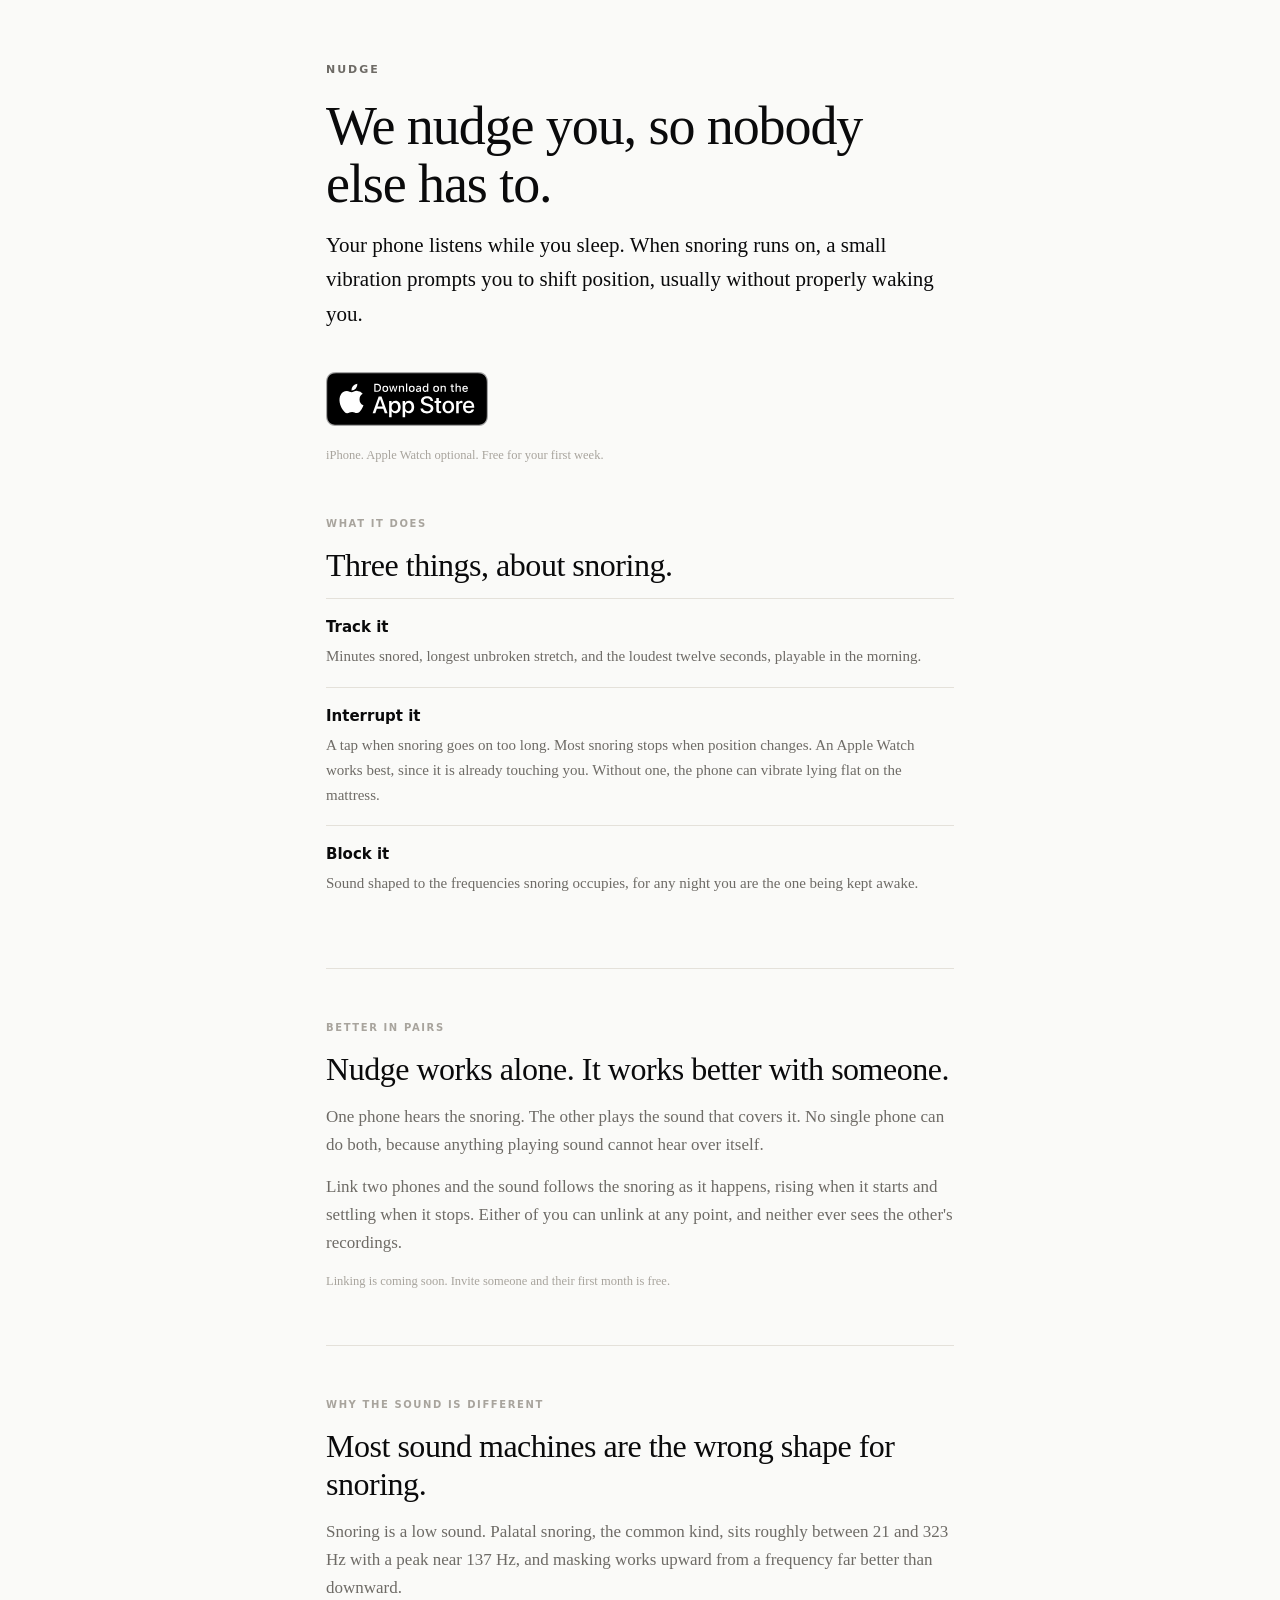
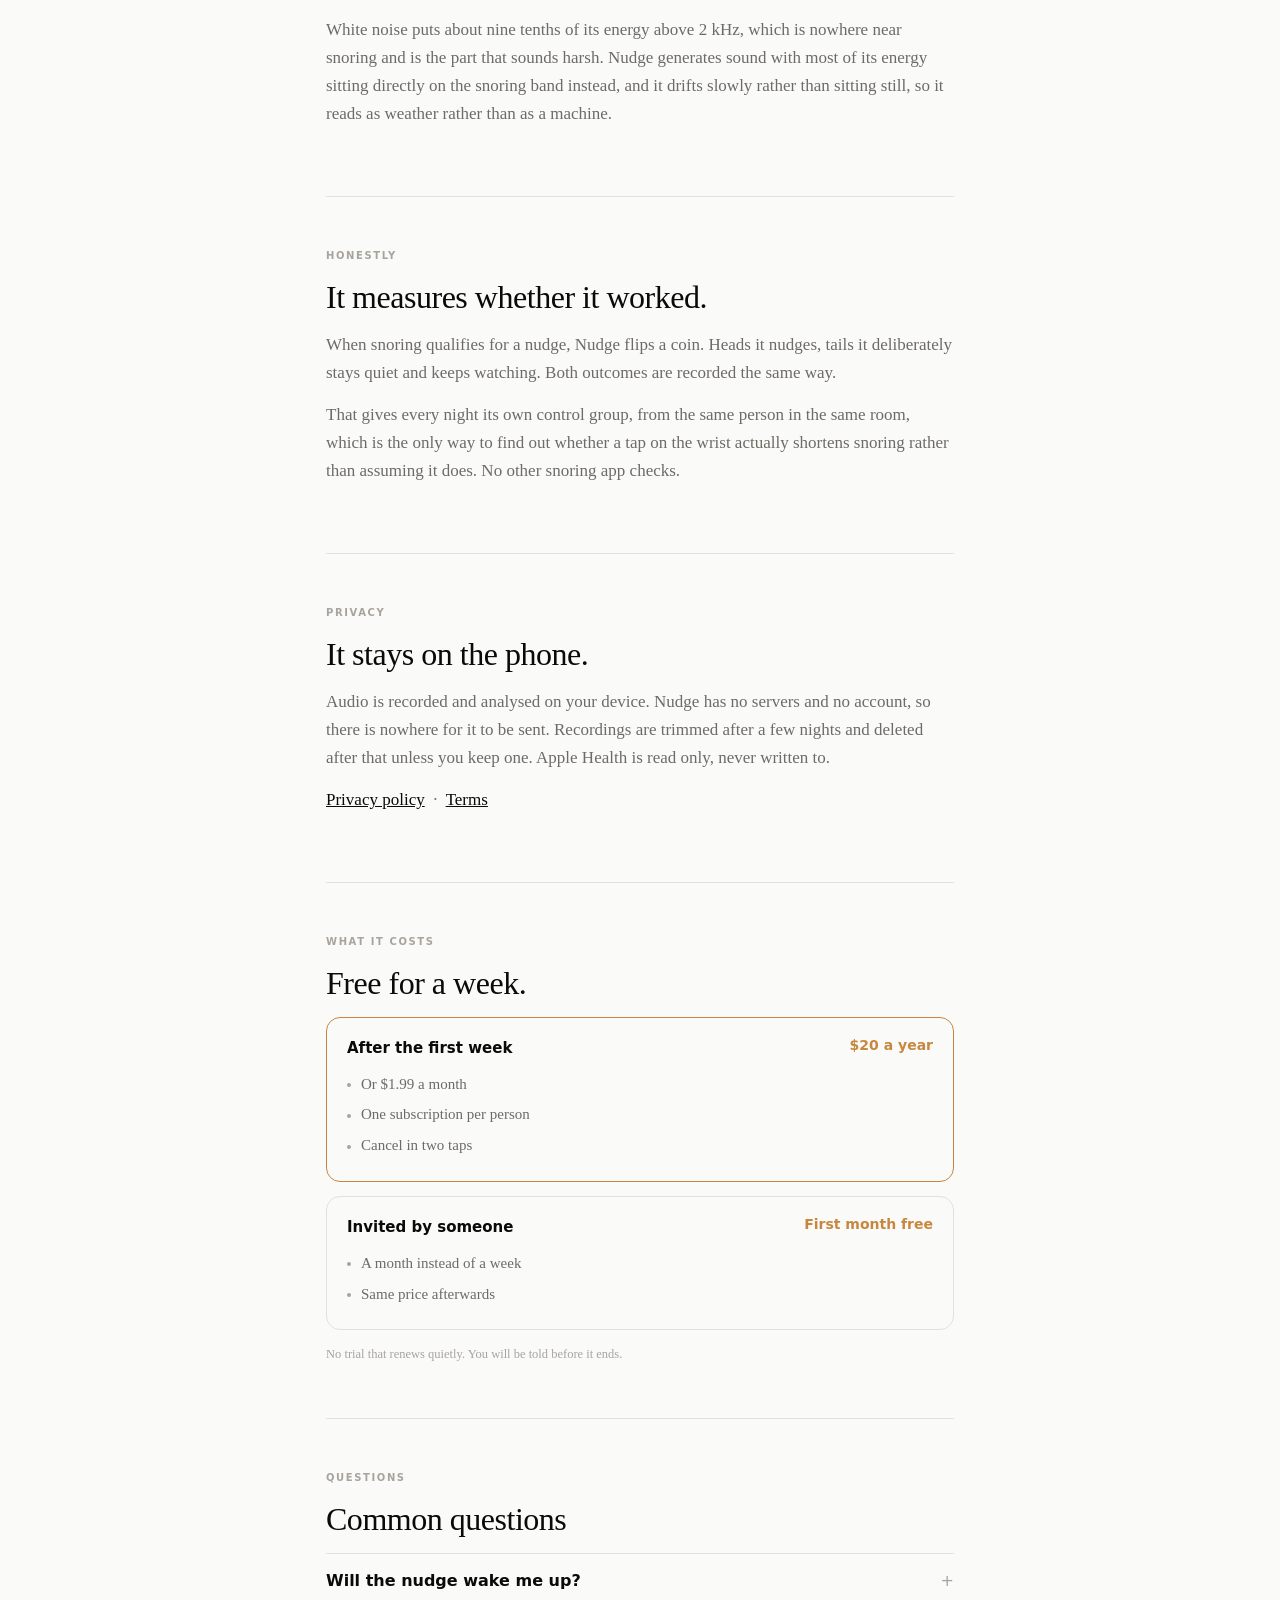
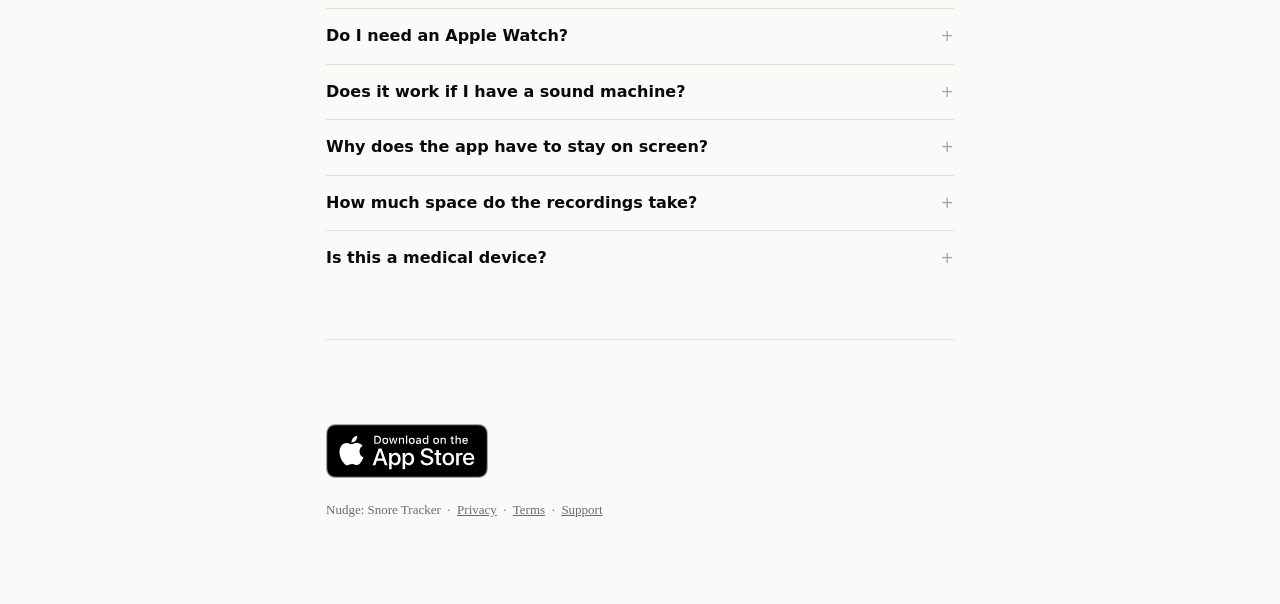
==== index.html @ 285831fd "Nudge marketing site: landing page, privacy policy, terms" ====
<!doctype html>
<html lang="en">
<head>
<meta charset="utf-8">
<meta name="viewport" content="width=device-width,initial-scale=1">

<title>Nudge: Snore Tracker — find out if you snore, and stop it</title>
<meta name="description" content="Nudge records your snoring, tells you how many minutes it lasted, and taps your wrist when it runs on so you shift position. Masking sound tuned to snoring frequencies for whoever it keeps awake. Nothing leaves your phone.">

<link rel="canonical" href="https://onceuponafofana.github.io/nudge/">
<meta property="og:title" content="Nudge: Snore Tracker">
<meta property="og:description" content="Find out if you snore, how long for, and stop it without waking up.">
<meta property="og:type" content="website">
<meta property="og:url" content="https://onceuponafofana.github.io/nudge/">
<meta name="theme-color" content="#FAFAF8" media="(prefers-color-scheme: light)">
<meta name="theme-color" content="#000000" media="(prefers-color-scheme: dark)">
<link rel="stylesheet" href="style.css">

<!-- Structured data: gets the price, platform and rating slot into search results. -->
<script type="application/ld+json">
{
  "@context": "https://schema.org",
  "@type": "SoftwareApplication",
  "name": "Nudge: Snore Tracker",
  "operatingSystem": "iOS, watchOS",
  "applicationCategory": "HealthApplication",
  "description": "Records snoring, reports how long it lasted, and taps your wrist when it runs on. Includes masking sound shaped to the frequencies snoring occupies.",
  "offers": {
    "@type": "Offer",
    "price": "20.00",
    "priceCurrency": "USD",
    "description": "Free for the first week, then $20 a year or $1.99 a month"
  }
}
</script>
</head>
<body>

<div class="wrap">

<header>
  <div class="brand">Nudge</div>
  <h1>We nudge you, so&nbsp;nobody else has to.</h1>
  <p class="lead">Your phone listens while you sleep. When snoring runs on, a small vibration prompts you to shift position, usually without properly waking you.</p>
  <a class="badge" href="https://apps.apple.com/app/id6801367643">
    <picture>
      <source srcset="assets/app-store-badge-white.svg" media="(prefers-color-scheme: dark)">
      <img src="assets/app-store-badge-black.svg" alt="Download on the App Store" width="162" height="54">
    </picture>
  </a>
  <small>iPhone. Apple Watch optional. Free for your first week.</small>
</header>

<section>
  <div class="eyebrow">What it does</div>
  <h2>Three things, about snoring.</h2>

  <div class="thing">
    <h3>Track it</h3>
    <p>Minutes snored, longest unbroken stretch, and the loudest twelve seconds, playable in the morning.</p>
  </div>
  <div class="thing">
    <h3>Interrupt it</h3>
    <p>A tap when snoring goes on too long. Most snoring stops when position changes. An Apple Watch works best, since it is already touching you. Without one, the phone can vibrate lying flat on the mattress.</p>
  </div>
  <div class="thing">
    <h3>Block it</h3>
    <p>Sound shaped to the frequencies snoring occupies, for any night you are the one being kept awake.</p>
  </div>
</section>

<section>
  <div class="eyebrow">Better in pairs</div>
  <h2>Nudge works alone. It works better with someone.</h2>
  <p>One phone hears the snoring. The other plays the sound that covers it. No single phone can do both, because anything playing sound cannot hear over itself.</p>
  <p>Link two phones and the sound follows the snoring as it happens, rising when it starts and settling when it stops. Either of you can unlink at any point, and neither ever sees the other's recordings.</p>
  <small>Linking is coming soon. Invite someone and their first month is free.</small>
</section>

<section>
  <div class="eyebrow">Why the sound is different</div>
  <h2>Most sound machines are the wrong shape for snoring.</h2>
  <p>Snoring is a low sound. Palatal snoring, the common kind, sits roughly between 21 and 323 Hz with a peak near 137 Hz, and masking works upward from a frequency far better than downward.</p>
  <p>White noise puts about nine tenths of its energy above 2 kHz, which is nowhere near snoring and is the part that sounds harsh. Nudge generates sound with most of its energy sitting directly on the snoring band instead, and it drifts slowly rather than sitting still, so it reads as weather rather than as a machine.</p>
</section>

<section>
  <div class="eyebrow">Honestly</div>
  <h2>It measures whether it worked.</h2>
  <p>When snoring qualifies for a nudge, Nudge flips a coin. Heads it nudges, tails it deliberately stays quiet and keeps watching. Both outcomes are recorded the same way.</p>
  <p>That gives every night its own control group, from the same person in the same room, which is the only way to find out whether a tap on the wrist actually shortens snoring rather than assuming it does. No other snoring app checks.</p>
</section>

<section>
  <div class="eyebrow">Privacy</div>
  <h2>It stays on the phone.</h2>
  <p>Audio is recorded and analysed on your device. Nudge has no servers and no account, so there is nowhere for it to be sent. Recordings are trimmed after a few nights and deleted after that unless you keep one. Apple Health is read only, never written to.</p>
  <p><a href="privacy.html">Privacy policy</a> &nbsp;·&nbsp; <a href="terms.html">Terms</a></p>
</section>

<section>
  <div class="eyebrow">What it costs</div>
  <h2>Free for a week.</h2>

  <div class="price hi">
    <span class="amt">$20 a year</span>
    <h3>After the first week</h3>
    <ul>
      <li>Or $1.99 a month</li>
      <li>One subscription per person</li>
      <li>Cancel in two taps</li>
    </ul>
  </div>
  <div class="price">
    <span class="amt">First month free</span>
    <h3>Invited by someone</h3>
    <ul>
      <li>A month instead of a week</li>
      <li>Same price afterwards</li>
    </ul>
  </div>
  <small>No trial that renews quietly. You will be told before it ends.</small>
</section>

<section>
  <div class="eyebrow">Questions</div>
  <h2>Common questions</h2>

  <details>
    <summary>Will the nudge wake me up?</summary>
    <p>Usually not, and that is the design. The threshold for noticing something rises while you are asleep, so a tap can be strong enough to make you shift position while staying below the level that wakes you.</p>
    <p>This is how clinical positional therapy works. In a randomised trial of 101 people, a vibrating position trainer cut apnea events from 18 an hour to 10, and at twelve months it performed as well as a dental appliance. Nudge starts at the smallest tap it has and only steps up if a smaller one is not landing.</p>
  </details>

  <details>
    <summary>Do I need an Apple Watch?</summary>
    <p>Only for the nudge itself. Without one, Nudge still records the night, measures how long you snored, tracks your trends and tells you which of your own habits make it worse. The phone can also vibrate, lying flat on the mattress so it is felt rather than heard.</p>
  </details>

  <details>
    <summary>Does it work if I have a sound machine?</summary>
    <p>Yes. Nudge uses Apple's sound recogniser rather than loudness alone, so a fan or a sound machine is not mistaken for snoring.</p>
  </details>

  <details>
    <summary>Why does the app have to stay on screen?</summary>
    <p>iPhone stops apps using the microphone once they are not in the foreground. Nudge keeps the screen awake and fades it to near black, which costs very little on an OLED display, and the phone should be charging anyway.</p>
  </details>

  <details>
    <summary>How much space do the recordings take?</summary>
    <p>Audio is about 15 MB an hour. Nights are kept whole for two days, then trimmed to just the snoring, then deleted after a few days unless you pin one. Reports and trends are kilobytes and are kept indefinitely.</p>
  </details>

  <details>
    <summary>Is this a medical device?</summary>
    <p>No. Nudge records what happens and does not diagnose anything. Loud snoring with gasping, choking or pauses in breathing can be sleep apnea, and only a sleep study can tell you. If any of that sounds familiar it is worth raising with a doctor.</p>
  </details>
</section>

<footer>
  <p><a class="badge" href="https://apps.apple.com/app/id6801367643">
    <picture>
      <source srcset="assets/app-store-badge-white.svg" media="(prefers-color-scheme: dark)">
      <img src="assets/app-store-badge-black.svg" alt="Download on the App Store" width="162" height="54">
    </picture>
  </a></p>
  <p>Nudge: Snore Tracker &nbsp;·&nbsp; <a href="privacy.html">Privacy</a> &nbsp;·&nbsp; <a href="terms.html">Terms</a> &nbsp;·&nbsp; <a href="mailto:onceuponafofana@gmail.com">Support</a></p>
</footer>

</div>
</body>
</html>
---- style.css ----
/* Same palette as the app, so the site and the product read as one thing. */
:root{--paper:#FAFAF8;--ink:#0A0A0B;--mute:#6E6B66;--faint:#A8A49D;--rule:#E4E1DA;--fill:#EFEDE7;--ember:#C8873F}
@media(prefers-color-scheme:dark){:root{--paper:#000;--ink:#EDEBE5;--mute:#8B877F;--faint:#55534E;--rule:#1C1C1F;--fill:#131316}}
*{box-sizing:border-box;margin:0;padding:0}
html{-webkit-text-size-adjust:100%}
body{background:var(--paper);color:var(--ink);
  font:400 17px/1.65 ui-serif,Georgia,"Times New Roman",serif;
  -webkit-font-smoothing:antialiased}
.wrap{max-width:680px;margin:0 auto;padding:0 26px}
header{padding:64px 0 0}
.brand{font:600 11px/1 ui-sans-serif,system-ui;letter-spacing:.18em;text-transform:uppercase;color:var(--mute)}
h1{font-weight:200;font-size:clamp(34px,7vw,54px);line-height:1.08;letter-spacing:-.02em;margin:22px 0 0}
h2{font-weight:300;font-size:clamp(24px,4.4vw,32px);line-height:1.18;letter-spacing:-.015em;margin:0 0 14px}
h3{font:600 15px/1.4 ui-sans-serif,system-ui;margin:0 0 6px}
p{color:var(--mute);margin:14px 0}
p.lead{color:var(--ink);font-size:clamp(18px,2.4vw,21px)}
section{padding:54px 0;border-top:1px solid var(--rule)}
section:first-of-type{border-top:0}
.eyebrow{font:600 10px/1 ui-sans-serif,system-ui;letter-spacing:.16em;text-transform:uppercase;color:var(--faint);margin-bottom:18px}
.thing{border-top:1px solid var(--rule);padding:18px 0}
.thing p{font-size:15px;margin:4px 0 0}
/* Apple's badge, used unaltered as their guidelines require. Fixed height with
   auto width so it is never stretched, and clear space around it. */
.badge{display:inline-block;margin-top:26px;line-height:0}
.badge picture{display:block}
.badge img{height:54px;width:auto;display:block}
.cta{display:inline-block;margin-top:26px;padding:15px 26px;border-radius:12px;
  background:var(--ink);color:var(--paper);text-decoration:none;
  font:600 12px/1 ui-sans-serif,system-ui;letter-spacing:.16em;text-transform:uppercase}
.price{border:1px solid var(--rule);border-radius:14px;padding:20px;margin:14px 0}
.price.hi{border-color:var(--ember)}
.price .amt{float:right;font:600 14px/1 ui-sans-serif,system-ui;color:var(--ember)}
.price ul{list-style:none;margin-top:10px}
.price li{color:var(--mute);font-size:15px;padding:3px 0}
.price li::before{content:"";display:inline-block;width:4px;height:4px;border-radius:50%;
  background:var(--faint);vertical-align:middle;margin-right:10px}
details{border-top:1px solid var(--rule);padding:16px 0}
summary{cursor:pointer;font:600 16px/1.4 ui-sans-serif,system-ui;list-style:none}
summary::-webkit-details-marker{display:none}
summary::after{content:"+";float:right;color:var(--faint);font-weight:400}
details[open] summary::after{content:"\2212"}
details p{font-size:15px}
footer{padding:44px 0 70px;border-top:1px solid var(--rule);color:var(--faint);font-size:13px}
footer a{color:var(--mute)}
a{color:var(--ink)}
small{color:var(--faint);font-size:12.5px;line-height:1.6;display:block;margin-top:10px}
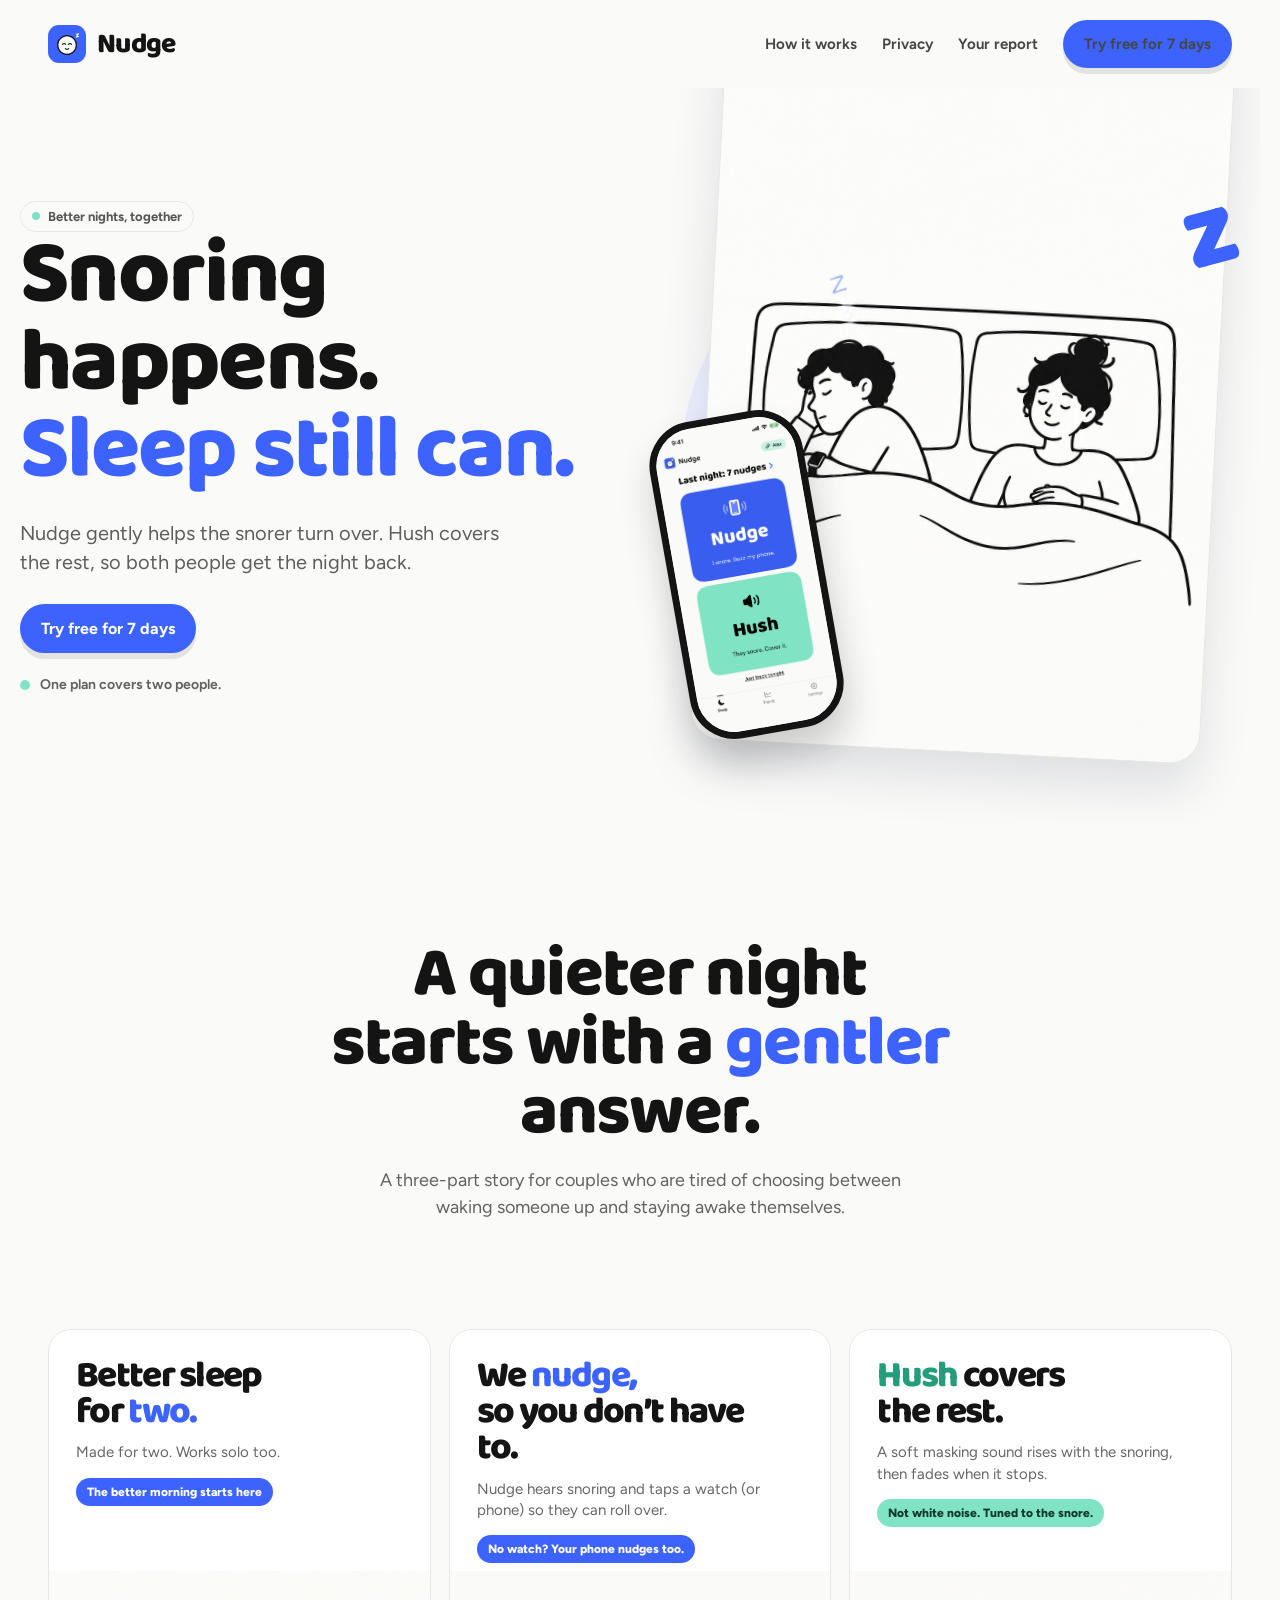
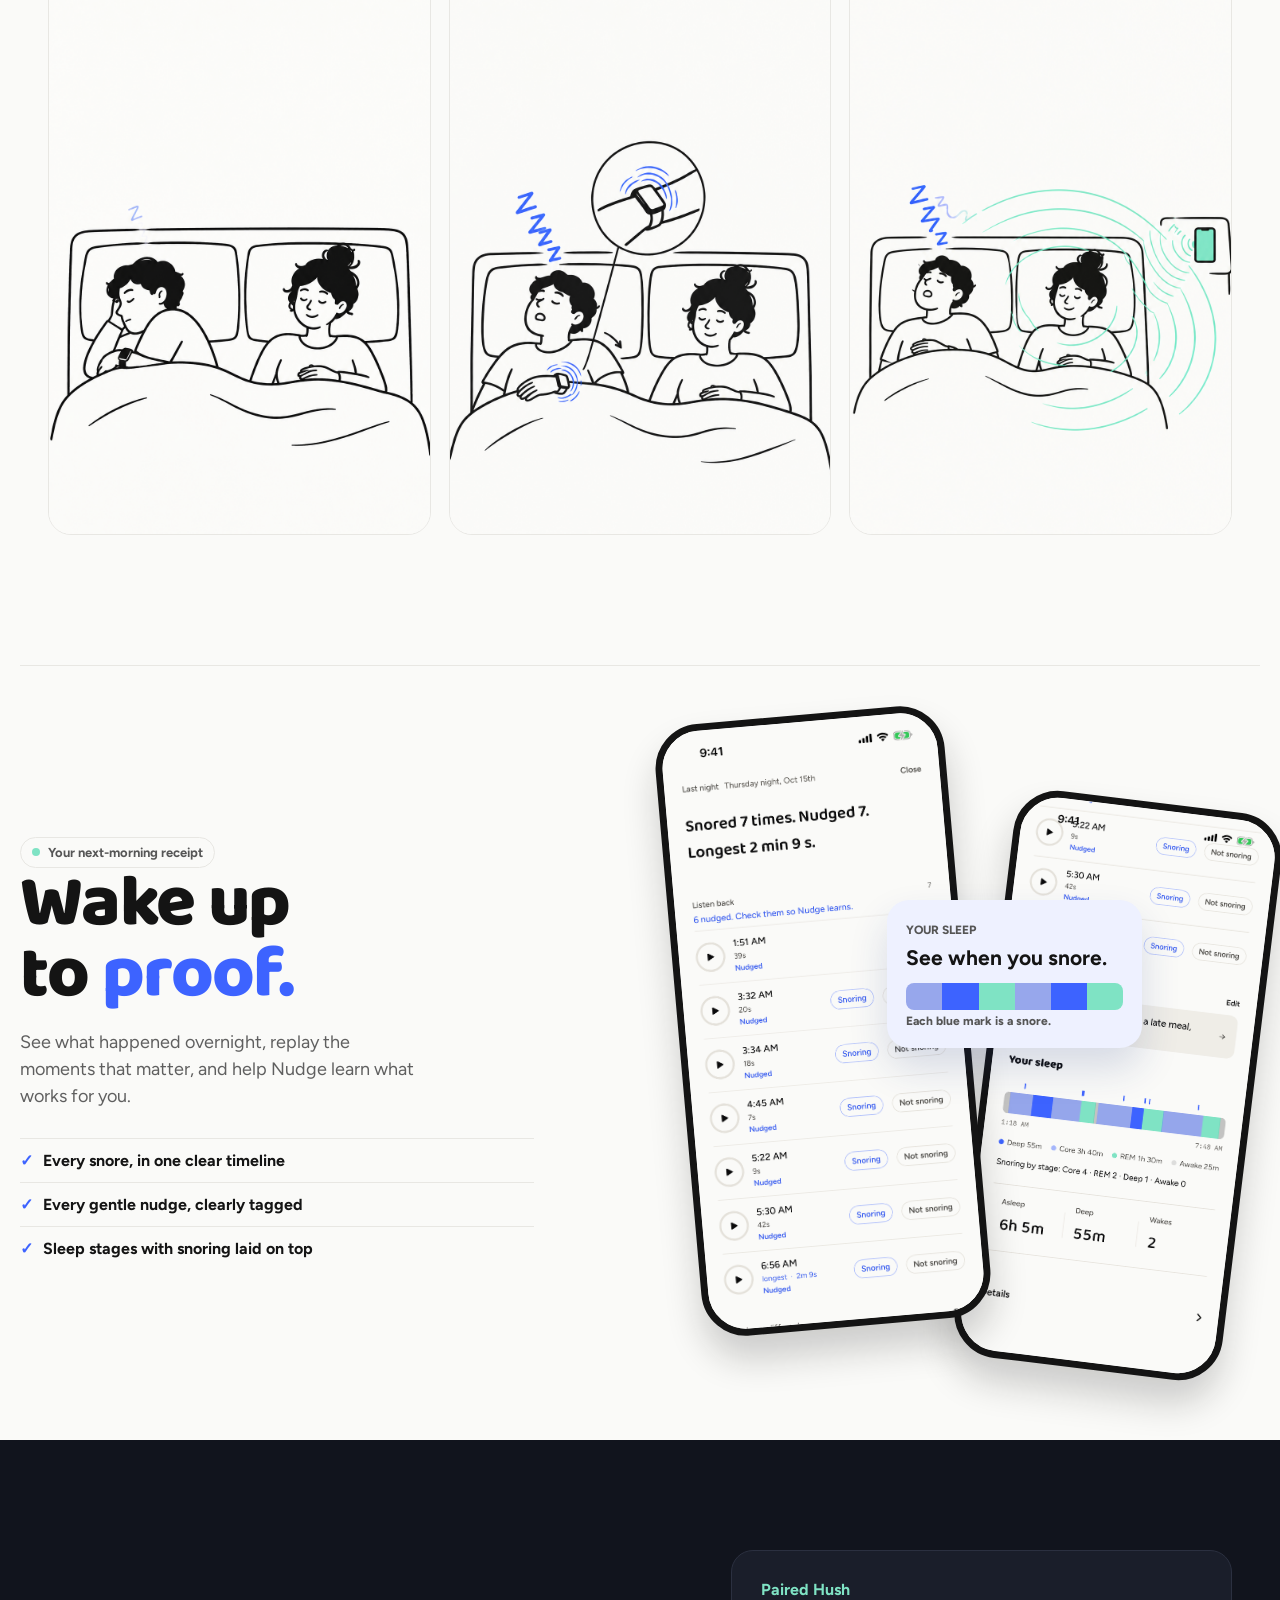
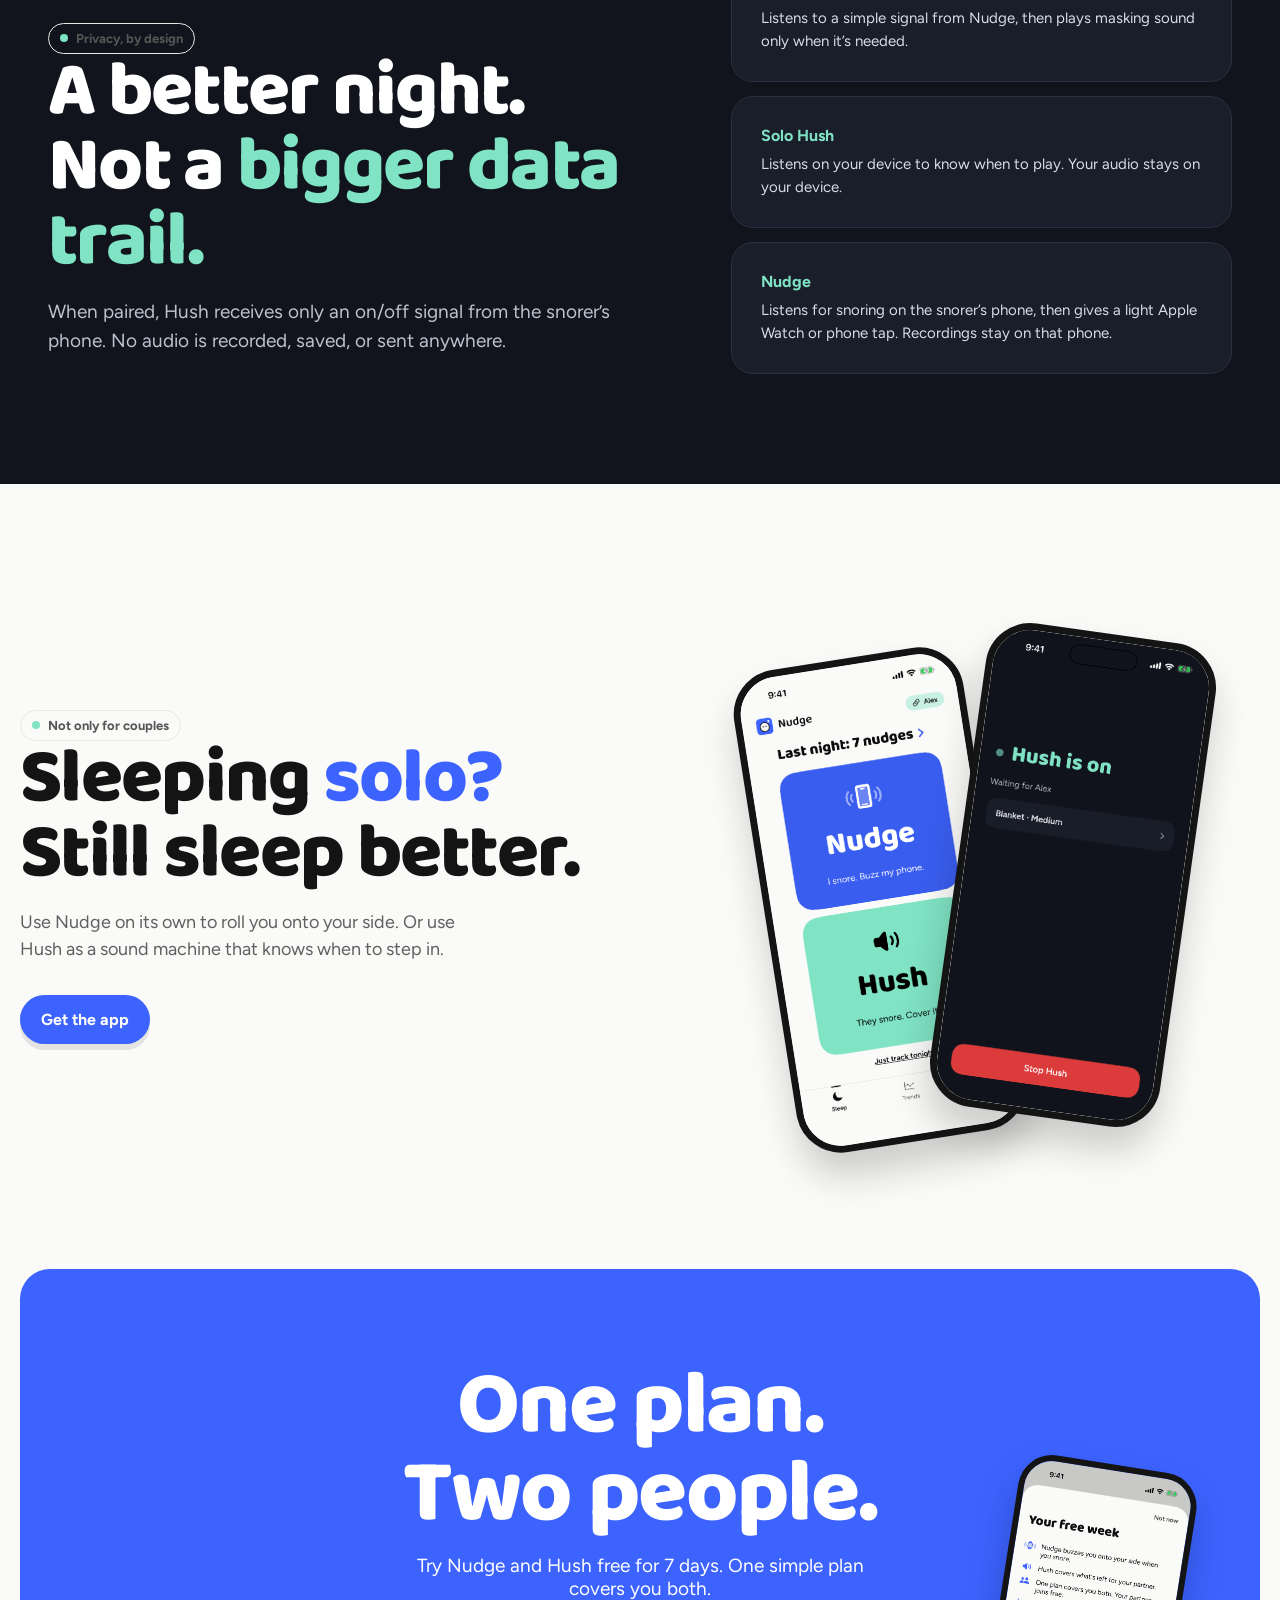
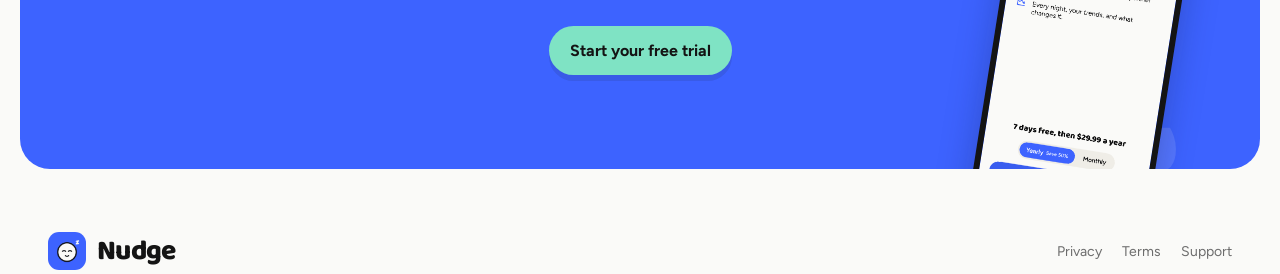
==== commit 8a749444: "New landing page: Better sleep for two, story illustrations, real app screens, privacy section Co-Au" ====
--- a/index.html
+++ b/index.html
@@ -1,173 +1,110 @@
 <!doctype html>
 <html lang="en">
-<head>
-<meta charset="utf-8">
-<meta name="viewport" content="width=device-width,initial-scale=1">
-
-<title>Nudge: Snore Tracker — find out if you snore, and stop it</title>
-<meta name="description" content="Nudge records your snoring, tells you how many minutes it lasted, and taps your wrist when it runs on so you shift position. Masking sound tuned to snoring frequencies for whoever it keeps awake. Nothing leaves your phone.">
-
-<link rel="canonical" href="https://onceuponafofana.github.io/nudge/">
-<meta property="og:title" content="Nudge: Snore Tracker">
-<meta property="og:description" content="Find out if you snore, how long for, and stop it without waking up.">
-<meta property="og:type" content="website">
-<meta property="og:url" content="https://onceuponafofana.github.io/nudge/">
-<meta name="theme-color" content="#FAFAF8" media="(prefers-color-scheme: light)">
-<meta name="theme-color" content="#000000" media="(prefers-color-scheme: dark)">
-<link rel="stylesheet" href="style.css">
-
-<!-- Structured data: gets the price, platform and rating slot into search results. -->
-<script type="application/ld+json">
-{
-  "@context": "https://schema.org",
-  "@type": "SoftwareApplication",
-  "name": "Nudge: Snore Tracker",
-  "operatingSystem": "iOS, watchOS",
-  "applicationCategory": "HealthApplication",
-  "description": "Records snoring, reports how long it lasted, and taps your wrist when it runs on. Includes masking sound shaped to the frequencies snoring occupies.",
-  "offers": {
-    "@type": "Offer",
-    "price": "20.00",
-    "priceCurrency": "USD",
-    "description": "Free for the first week, then $20 a year or $1.99 a month"
-  }
-}
-</script>
-</head>
-<body>
-
-<div class="wrap">
-
-<header>
-  <div class="brand">Nudge</div>
-  <h1>We nudge you, so&nbsp;nobody else has to.</h1>
-  <p class="lead">Your phone listens while you sleep. When snoring runs on, a small vibration prompts you to shift position, usually without properly waking you.</p>
-  <a class="badge" href="https://apps.apple.com/app/id6801367643">
-    <picture>
-      <source srcset="assets/app-store-badge-white.svg" media="(prefers-color-scheme: dark)">
-      <img src="assets/app-store-badge-black.svg" alt="Download on the App Store" width="162" height="54">
-    </picture>
-  </a>
-  <small>iPhone. Apple Watch optional. Free for your first week.</small>
-</header>
-
-<section>
-  <div class="eyebrow">What it does</div>
-  <h2>Three things, about snoring.</h2>
-
-  <div class="thing">
-    <h3>Track it</h3>
-    <p>Minutes snored, longest unbroken stretch, and the loudest twelve seconds, playable in the morning.</p>
-  </div>
-  <div class="thing">
-    <h3>Interrupt it</h3>
-    <p>A tap when snoring goes on too long. Most snoring stops when position changes. An Apple Watch works best, since it is already touching you. Without one, the phone can vibrate lying flat on the mattress.</p>
-  </div>
-  <div class="thing">
-    <h3>Block it</h3>
-    <p>Sound shaped to the frequencies snoring occupies, for any night you are the one being kept awake.</p>
-  </div>
-</section>
-
-<section>
-  <div class="eyebrow">Better in pairs</div>
-  <h2>Nudge works alone. It works better with someone.</h2>
-  <p>One phone hears the snoring. The other plays the sound that covers it. No single phone can do both, because anything playing sound cannot hear over itself.</p>
-  <p>Link two phones and the sound follows the snoring as it happens, rising when it starts and settling when it stops. Either of you can unlink at any point, and neither ever sees the other's recordings.</p>
-  <small>Linking is coming soon. Invite someone and their first month is free.</small>
-</section>
-
-<section>
-  <div class="eyebrow">Why the sound is different</div>
-  <h2>Most sound machines are the wrong shape for snoring.</h2>
-  <p>Snoring is a low sound. Palatal snoring, the common kind, sits roughly between 21 and 323 Hz with a peak near 137 Hz, and masking works upward from a frequency far better than downward.</p>
-  <p>White noise puts about nine tenths of its energy above 2 kHz, which is nowhere near snoring and is the part that sounds harsh. Nudge generates sound with most of its energy sitting directly on the snoring band instead, and it drifts slowly rather than sitting still, so it reads as weather rather than as a machine.</p>
-</section>
-
-<section>
-  <div class="eyebrow">Honestly</div>
-  <h2>It measures whether it worked.</h2>
-  <p>When snoring qualifies for a nudge, Nudge flips a coin. Heads it nudges, tails it deliberately stays quiet and keeps watching. Both outcomes are recorded the same way.</p>
-  <p>That gives every night its own control group, from the same person in the same room, which is the only way to find out whether a tap on the wrist actually shortens snoring rather than assuming it does. No other snoring app checks.</p>
-</section>
-
-<section>
-  <div class="eyebrow">Privacy</div>
-  <h2>It stays on the phone.</h2>
-  <p>Audio is recorded and analysed on your device. Nudge has no servers and no account, so there is nowhere for it to be sent. Recordings are trimmed after a few nights and deleted after that unless you keep one. Apple Health is read only, never written to.</p>
-  <p><a href="privacy.html">Privacy policy</a> &nbsp;·&nbsp; <a href="terms.html">Terms</a></p>
-</section>
-
-<section>
-  <div class="eyebrow">What it costs</div>
-  <h2>Free for a week.</h2>
-
-  <div class="price hi">
-    <span class="amt">$20 a year</span>
-    <h3>After the first week</h3>
-    <ul>
-      <li>Or $1.99 a month</li>
-      <li>One subscription per person</li>
-      <li>Cancel in two taps</li>
-    </ul>
-  </div>
-  <div class="price">
-    <span class="amt">First month free</span>
-    <h3>Invited by someone</h3>
-    <ul>
-      <li>A month instead of a week</li>
-      <li>Same price afterwards</li>
-    </ul>
-  </div>
-  <small>No trial that renews quietly. You will be told before it ends.</small>
-</section>
-
-<section>
-  <div class="eyebrow">Questions</div>
-  <h2>Common questions</h2>
-
-  <details>
-    <summary>Will the nudge wake me up?</summary>
-    <p>Usually not, and that is the design. The threshold for noticing something rises while you are asleep, so a tap can be strong enough to make you shift position while staying below the level that wakes you.</p>
-    <p>This is how clinical positional therapy works. In a randomised trial of 101 people, a vibrating position trainer cut apnea events from 18 an hour to 10, and at twelve months it performed as well as a dental appliance. Nudge starts at the smallest tap it has and only steps up if a smaller one is not landing.</p>
-  </details>
-
-  <details>
-    <summary>Do I need an Apple Watch?</summary>
-    <p>Only for the nudge itself. Without one, Nudge still records the night, measures how long you snored, tracks your trends and tells you which of your own habits make it worse. The phone can also vibrate, lying flat on the mattress so it is felt rather than heard.</p>
-  </details>
-
-  <details>
-    <summary>Does it work if I have a sound machine?</summary>
-    <p>Yes. Nudge uses Apple's sound recogniser rather than loudness alone, so a fan or a sound machine is not mistaken for snoring.</p>
-  </details>
-
-  <details>
-    <summary>Why does the app have to stay on screen?</summary>
-    <p>iPhone stops apps using the microphone once they are not in the foreground. Nudge keeps the screen awake and fades it to near black, which costs very little on an OLED display, and the phone should be charging anyway.</p>
-  </details>
-
-  <details>
-    <summary>How much space do the recordings take?</summary>
-    <p>Audio is about 15 MB an hour. Nights are kept whole for two days, then trimmed to just the snoring, then deleted after a few days unless you pin one. Reports and trends are kilobytes and are kept indefinitely.</p>
-  </details>
-
-  <details>
-    <summary>Is this a medical device?</summary>
-    <p>No. Nudge records what happens and does not diagnose anything. Loud snoring with gasping, choking or pauses in breathing can be sleep apnea, and only a sleep study can tell you. If any of that sounds familiar it is worth raising with a doctor.</p>
-  </details>
-</section>
-
-<footer>
-  <p><a class="badge" href="https://apps.apple.com/app/id6801367643">
-    <picture>
-      <source srcset="assets/app-store-badge-white.svg" media="(prefers-color-scheme: dark)">
-      <img src="assets/app-store-badge-black.svg" alt="Download on the App Store" width="162" height="54">
-    </picture>
-  </a></p>
-  <p>Nudge: Snore Tracker &nbsp;·&nbsp; <a href="privacy.html">Privacy</a> &nbsp;·&nbsp; <a href="terms.html">Terms</a> &nbsp;·&nbsp; <a href="mailto:onceuponafofana@gmail.com">Support</a></p>
-</footer>
-
-</div>
-</body>
+  <head>
+    <meta charset="utf-8" />
+    <meta name="viewport" content="width=device-width, initial-scale=1" />
+    <meta name="description" content="Nudge gently taps the snorer onto their side, and Hush covers the rest for the person beside them. Better sleep for two. Free for 7 days." />
+    <title>Nudge: Better sleep for two</title>
+    <link rel="canonical" href="https://onceuponafofana.github.io/nudge/" />
+    <meta property="og:title" content="Nudge: Better sleep for two" />
+    <meta property="og:description" content="We nudge, so you don't have to. Nudge stops the snoring, Hush covers the rest." />
+    <meta property="og:type" content="website" />
+    <meta property="og:url" content="https://onceuponafofana.github.io/nudge/" />
+    <meta property="og:image" content="https://onceuponafofana.github.io/nudge/assets/story-result.png" />
+    <meta name="theme-color" content="#FAFAF8" />
+    <link rel="icon" href="assets/icon.png" />
+    <style>
+      @font-face { font-family: Baloo; src: url("assets/Baloo2.ttf") format("truetype"); font-weight: 800; }
+      @font-face { font-family: Figtree; src: url("assets/Figtree.ttf") format("truetype"); font-weight: 100 900; }
+      :root { --ink:#141414; --paper:#fafaf8; --blue:#3d63ff; --mint:#7fe3c4; --line:#e8e7e3; --night:#11141d; }
+      * { box-sizing:border-box; }
+      html { scroll-behavior:smooth; }
+      body { margin:0; background:var(--paper); color:var(--ink); font-family:Figtree, sans-serif; }
+      .shell { max-width:1240px; margin:0 auto; padding:0 28px; }
+      .topbar { display:flex; justify-content:space-between; align-items:center; min-height:88px; }
+      .brand { display:flex; align-items:center; gap:11px; color:var(--ink); font-family:Baloo, sans-serif; font-size:28px; text-decoration:none; letter-spacing:-.7px; }
+      .brand img { width:38px; height:38px; border-radius:11px; }
+      .topbar nav { display:flex; align-items:center; gap:25px; }
+      .topbar nav a { color:#454545; text-decoration:none; font-size:15px; font-weight:650; }
+      .button { display:inline-flex; align-items:center; justify-content:center; border:0; border-radius:999px; padding:15px 21px; color:#fff; background:var(--blue); font:700 16px Figtree, sans-serif; text-decoration:none; box-shadow:0 6px 0 rgba(20,20,20,.1); transition:transform .2s ease; }
+      .button:hover { transform:translateY(-2px); }
+      .button.dark { background:var(--blue); }
+      .eyebrow { display:inline-flex; align-items:center; gap:8px; padding:7px 11px; border:1px solid var(--line); border-radius:999px; color:#565656; font-size:13px; font-weight:700; }
+      .eyebrow i { width:8px; height:8px; display:block; border-radius:50%; background:var(--mint); }
+      .hero { display:grid; grid-template-columns:1.02fr .98fr; align-items:center; min-height:710px; gap:34px; padding:54px 0 72px; position:relative; overflow:hidden; }
+      .hero-copy { position:relative; z-index:2; }
+      h1,h2,h3 { margin:0; font-family:Baloo, sans-serif; letter-spacing:-1.7px; line-height:.98; }
+      h1 { max-width:610px; font-size:clamp(62px,7vw,104px); }
+      h1 em { font-style:normal; color:var(--blue); }
+      .hero-copy p { max-width:480px; margin:24px 0 27px; color:#5e5e5e; font-size:20px; line-height:1.45; }
+      .quiet-note { display:flex; gap:10px; align-items:center; margin-top:23px; color:#626262; font-size:14px; font-weight:650; }
+      .quiet-note span { width:10px; height:10px; border-radius:50%; background:var(--mint); }
+      .hero-art { position:relative; height:610px; }
+      .hero-art::before { content:""; position:absolute; left:2%; bottom:7%; width:83%; aspect-ratio:1; border-radius:50%; background:#ebf0ff; }
+      .hero-art::after { content:"z"; position:absolute; right:4%; top:6%; color:var(--blue); font:800 110px/1 Baloo, sans-serif; transform:rotate(-15deg); }
+      .art-card { position:absolute; right:7%; bottom:0; width:min(100%,510px); overflow:hidden; border:1px solid var(--line); border-radius:30px; background:var(--paper); box-shadow:0 26px 50px rgba(23,33,70,.12); transform:rotate(3deg); }
+      .art-card img { display:block; width:100%; }
+      .phone { overflow:hidden; border:7px solid var(--ink); border-radius:45px; background:#fff; box-shadow:0 23px 36px rgba(20,20,20,.2); }
+      .phone img { display:block; width:100%; height:auto; }
+      .hero-phone { position:absolute; bottom:17px; left:0; width:155px; transform:rotate(-10deg); z-index:3; }
+      .statement { padding:116px 0 108px; text-align:center; }
+      .statement h2 { max-width:790px; margin:0 auto; font-size:clamp(42px,5.5vw,78px); }
+      .statement h2 span { color:var(--blue); }
+      .statement p { max-width:550px; margin:20px auto 0; color:#626262; font-size:18px; line-height:1.5; }
+      .story-grid { display:grid; grid-template-columns:repeat(3, 1fr); gap:18px; padding-bottom:130px; }
+      .story { min-height:610px; display:flex; flex-direction:column; overflow:hidden; border:1px solid var(--line); border-radius:23px; background:#fff; }
+      .story .copy { padding:28px 27px 0; position:relative; z-index:1; }
+      .story h3 { max-width:285px; font-size:37px; }
+      .story h3 .blue { color:var(--blue); } .story h3 .mint { color:#239d7b; }
+      .story p { margin:12px 0 0; color:#666; font-size:15px; line-height:1.42; }
+      .story .label { display:inline-block; align-self:flex-start; margin:14px 27px 0; padding:7px 11px; border-radius:999px; color:#fff; background:var(--blue); font-size:12px; font-weight:800; }
+      .story.hush .label { color:#12392e; background:var(--mint); }
+      .story img { width:100%; margin-top:auto; transform:translateY(28px) scale(1.07); }
+      .proof { display:grid; grid-template-columns:.88fr 1.12fr; gap:72px; align-items:center; padding:112px 0; border-top:1px solid var(--line); }
+      .proof h2 { max-width:420px; font-size:clamp(52px,5.7vw,82px); }
+      .proof h2 span { color:var(--blue); }
+      .proof p { max-width:400px; color:#5f5f5f; font-size:18px; line-height:1.5; }
+      .proof-points { padding:0; margin:28px 0 0; list-style:none; }
+      .proof-points li { padding:12px 0; border-top:1px solid var(--line); font-size:16px; font-weight:700; }
+      .proof-points li::before { content:"✓"; color:var(--blue); margin-right:10px; }
+      .report-stack { min-height:550px; position:relative; }
+      .report-stack .back { position:absolute; width:270px; right:1%; top:22px; transform:rotate(7deg); }
+      .report-stack .front { position:absolute; width:290px; left:11%; bottom:0; transform:rotate(-5deg); z-index:2; }
+      .report-stack .sleep-card { position:absolute; top:122px; right:18%; z-index:3; width:255px; padding:19px; border-radius:22px; background:#eef1ff; box-shadow:0 20px 38px rgba(33,55,128,.16); }
+      .sleep-card small { color:#555; font-size:12px; font-weight:750; }.sleep-card strong { display:block; margin:7px 0 13px; font-size:21px; }.bars { height:27px; display:flex; overflow:hidden; border-radius:8px; }.bars i { flex:1; }.bars i:nth-child(1),.bars i:nth-child(4) { background:#97a7ec; }.bars i:nth-child(2),.bars i:nth-child(5) { background:var(--blue); }.bars i:nth-child(3),.bars i:nth-child(6) { background:var(--mint); }
+      .privacy { margin:0 -28px; padding:110px max(28px,calc((100vw - 1184px)/2)); color:#fff; background:var(--night); }
+      .privacy-grid { display:grid; grid-template-columns:1.1fr .9fr; gap:70px; align-items:end; }
+      .privacy h2 { max-width:650px; font-size:clamp(53px,6vw,88px); }.privacy h2 span { color:var(--mint); }.privacy p { max-width:620px; color:#bdc2d0; font-size:19px; line-height:1.5; }
+      .privacy-card { padding:29px; border:1px solid #2b3040; border-radius:22px; background:#1a1e2a; }.privacy-card + .privacy-card { margin-top:14px; }.privacy-card b { color:var(--mint); font-size:16px; }.privacy-card p { margin:8px 0 0; color:#d8dce6; font-size:15px; }
+      .solo { display:grid; grid-template-columns:1fr 1fr; gap:60px; align-items:center; padding:125px 0; }
+      .solo h2 { font-size:clamp(52px,6vw,86px); }.solo h2 span { color:var(--blue); }.solo p { color:#606060; font-size:18px; line-height:1.5; max-width:450px; }.solo .button { margin-top:14px; }
+      .solo-phones { min-height:535px; position:relative; }.solo-phones .one { width:232px; position:absolute; left:16%; bottom:0; transform:rotate(-9deg); }.solo-phones .two { width:232px; position:absolute; right:12%; bottom:25px; transform:rotate(8deg); }
+      .closing { position:relative; overflow:hidden; margin-bottom:60px; padding:94px 48px; border-radius:30px; color:#fff; background:var(--blue); text-align:center; }.closing::after { content:"Z"; position:absolute; right:6%; bottom:-33%; color:rgba(255,255,255,.12); font:800 310px Baloo, sans-serif; }.closing h2 { position:relative; z-index:1; font-size:clamp(54px,7vw,92px); }.closing p { position:relative; z-index:1; margin:15px auto 26px; max-width:480px; font-size:19px; }.closing .button { position:relative; z-index:1; color:var(--ink); background:var(--mint); }.closing-phone { position:absolute; z-index:2; right:7%; bottom:-70px; width:180px; overflow:hidden; border:6px solid var(--ink); border-radius:34px; box-shadow:0 20px 35px rgba(11,22,61,.27); transform:rotate(9deg); }.closing-phone img { display:block; width:100%; }
+      footer { display:flex; align-items:center; justify-content:space-between; padding:0 0 35px; color:#6c6c6c; font-size:14px; }.footer-links { display:flex; gap:20px; }.footer-links a { color:inherit; text-decoration:none; }
+      @media (max-width:800px) { .shell { padding:0 20px; }.topbar { min-height:70px; }.topbar nav a:not(.button) { display:none; }.hero { grid-template-columns:1fr; min-height:auto; padding:45px 0 68px; }.hero-art { height:490px; }.hero-phone { width:122px; }.statement { padding:74px 0 55px; }.story-grid { grid-template-columns:1fr; padding-bottom:74px; }.story { min-height:560px; }.proof,.solo,.privacy-grid { grid-template-columns:1fr; gap:42px; }.proof { padding:76px 0; }.report-stack { min-height:490px; }.report-stack .back { width:230px; }.report-stack .front { width:250px; }.report-stack .sleep-card { width:220px; right:8%; }.privacy { margin:0 -20px; padding:75px 20px; }.solo { padding:80px 0; }.solo-phones { min-height:440px; }.solo-phones .one,.solo-phones .two { width:184px; }.closing { margin-bottom:38px; padding:68px 20px; }.closing-phone { display:none; }.topbar .button { padding:11px 15px; font-size:14px; } }
+    </style>
+  </head>
+  <body>
+    <header class="shell topbar">
+      <a class="brand" href="#top"><img src="assets/icon.png" alt="Nudge app icon" />Nudge</a>
+      <nav><a href="#how">How it works</a><a href="#privacy">Privacy</a><a href="#proof">Your report</a><a class="button" href="https://apps.apple.com/app/id6801367643">Try free for 7 days</a></nav>
+    </header>
+    <main id="top">
+      <section class="shell hero">
+        <div class="hero-copy"><span class="eyebrow"><i></i> Better nights, together</span><h1>Snoring happens.<br /><em>Sleep still can.</em></h1><p>Nudge gently helps the snorer turn over. Hush covers the rest, so both people get the night back.</p><a class="button dark" href="https://apps.apple.com/app/id6801367643">Try free for 7 days</a><div class="quiet-note"><span></span> One plan covers two people.</div></div>
+        <div class="hero-art"><div class="art-card"><img src="assets/story-result.png" alt="Two people sleeping peacefully in bed" /></div><div class="phone hero-phone"><img src="assets/home.png" alt="Nudge and Hush home screen" /></div></div>
+      </section>
+      <section id="how" class="shell statement"><h2>A quieter night<br />starts with a <span>gentler</span> answer.</h2><p>A three-part story for couples who are tired of choosing between waking someone up and staying awake themselves.</p></section>
+      <section class="shell story-grid" aria-label="How Nudge and Hush work">
+        <article class="story"><div class="copy"><h3>Better sleep<br />for <span class="blue">two.</span></h3><p>Made for two. Works solo too.</p></div><span class="label">The better morning starts here</span><img src="assets/story-result.png" alt="A couple sleeping peacefully" /></article>
+        <article class="story"><div class="copy"><h3>We <span class="blue">nudge,</span><br />so you don’t have to.</h3><p>Nudge hears snoring and taps a watch (or phone) so they can roll over.</p></div><span class="label">No watch? Your phone nudges too.</span><img src="assets/story-nudge.png" alt="A smartwatch gently nudging a sleeping snorer" /></article>
+        <article class="story hush"><div class="copy"><h3><span class="mint">Hush</span> covers<br />the rest.</h3><p>A soft masking sound rises with the snoring, then fades when it stops.</p></div><span class="label">Not white noise. Tuned to the snore.</span><img src="assets/story-hush.png" alt="Mint sound waves masking snoring for a sleeping partner" /></article>
+      </section>
+      <section id="proof" class="shell proof"><div><span class="eyebrow"><i></i> Your next-morning receipt</span><h2>Wake up<br />to <span>proof.</span></h2><p>See what happened overnight, replay the moments that matter, and help Nudge learn what works for you.</p><ul class="proof-points"><li>Every snore, in one clear timeline</li><li>Every gentle nudge, clearly tagged</li><li>Sleep stages with snoring laid on top</li></ul></div><div class="report-stack"><div class="phone back"><img src="assets/report-sleep.png" alt="Sleep stage report" /></div><div class="phone front"><img src="assets/report-top.png" alt="Snore report showing nudged events" /></div><div class="sleep-card"><small>YOUR SLEEP</small><strong>See when you snore.</strong><div class="bars"><i></i><i></i><i></i><i></i><i></i><i></i></div><small>Each blue mark is a snore.</small></div></div></section>
+      <section id="privacy" class="privacy"><div class="shell privacy-grid"><div><span class="eyebrow"><i></i> Privacy, by design</span><h2>A better night.<br />Not a <span>bigger data trail.</span></h2><p>When paired, Hush receives only an on/off signal from the snorer’s phone. No audio is recorded, saved, or sent anywhere.</p></div><div><div class="privacy-card"><b>Paired Hush</b><p>Listens to a simple signal from Nudge, then plays masking sound only when it’s needed.</p></div><div class="privacy-card"><b>Solo Hush</b><p>Listens on your device to know when to play. Your audio stays on your device.</p></div><div class="privacy-card"><b>Nudge</b><p>Listens for snoring on the snorer’s phone, then gives a light Apple Watch or phone tap. Recordings stay on that phone.</p></div></div></div></section>
+      <section class="shell solo"><div><span class="eyebrow"><i></i> Not only for couples</span><h2>Sleeping <span>solo?</span><br />Still sleep better.</h2><p>Use Nudge on its own to roll you onto your side. Or use Hush as a sound machine that knows when to step in.</p><a class="button" href="https://apps.apple.com/app/id6801367643">Get the app</a></div><div class="solo-phones"><div class="phone one"><img src="assets/home.png" alt="Nudge home screen" /></div><div class="phone two"><img src="assets/hush.png" alt="Hush active screen" /></div></div></section>
+      <section id="try" class="shell closing"><div class="closing-phone"><img src="assets/paywall.png" alt="Nudge seven-day free trial screen" /></div><h2>One plan.<br />Two people.</h2><p>Try Nudge and Hush free for 7 days. One simple plan covers you both.</p><a class="button" href="https://apps.apple.com/app/id6801367643">Start your free trial</a></section>
+    </main>
+    <footer class="shell"><a class="brand" href="#top"><img src="assets/icon.png" alt="" />Nudge</a><div class="footer-links"><a href="privacy.html">Privacy</a><a href="terms.html">Terms</a><a href="mailto:onceuponafofana@gmail.com">Support</a></div></footer>
+  </body>
 </html>
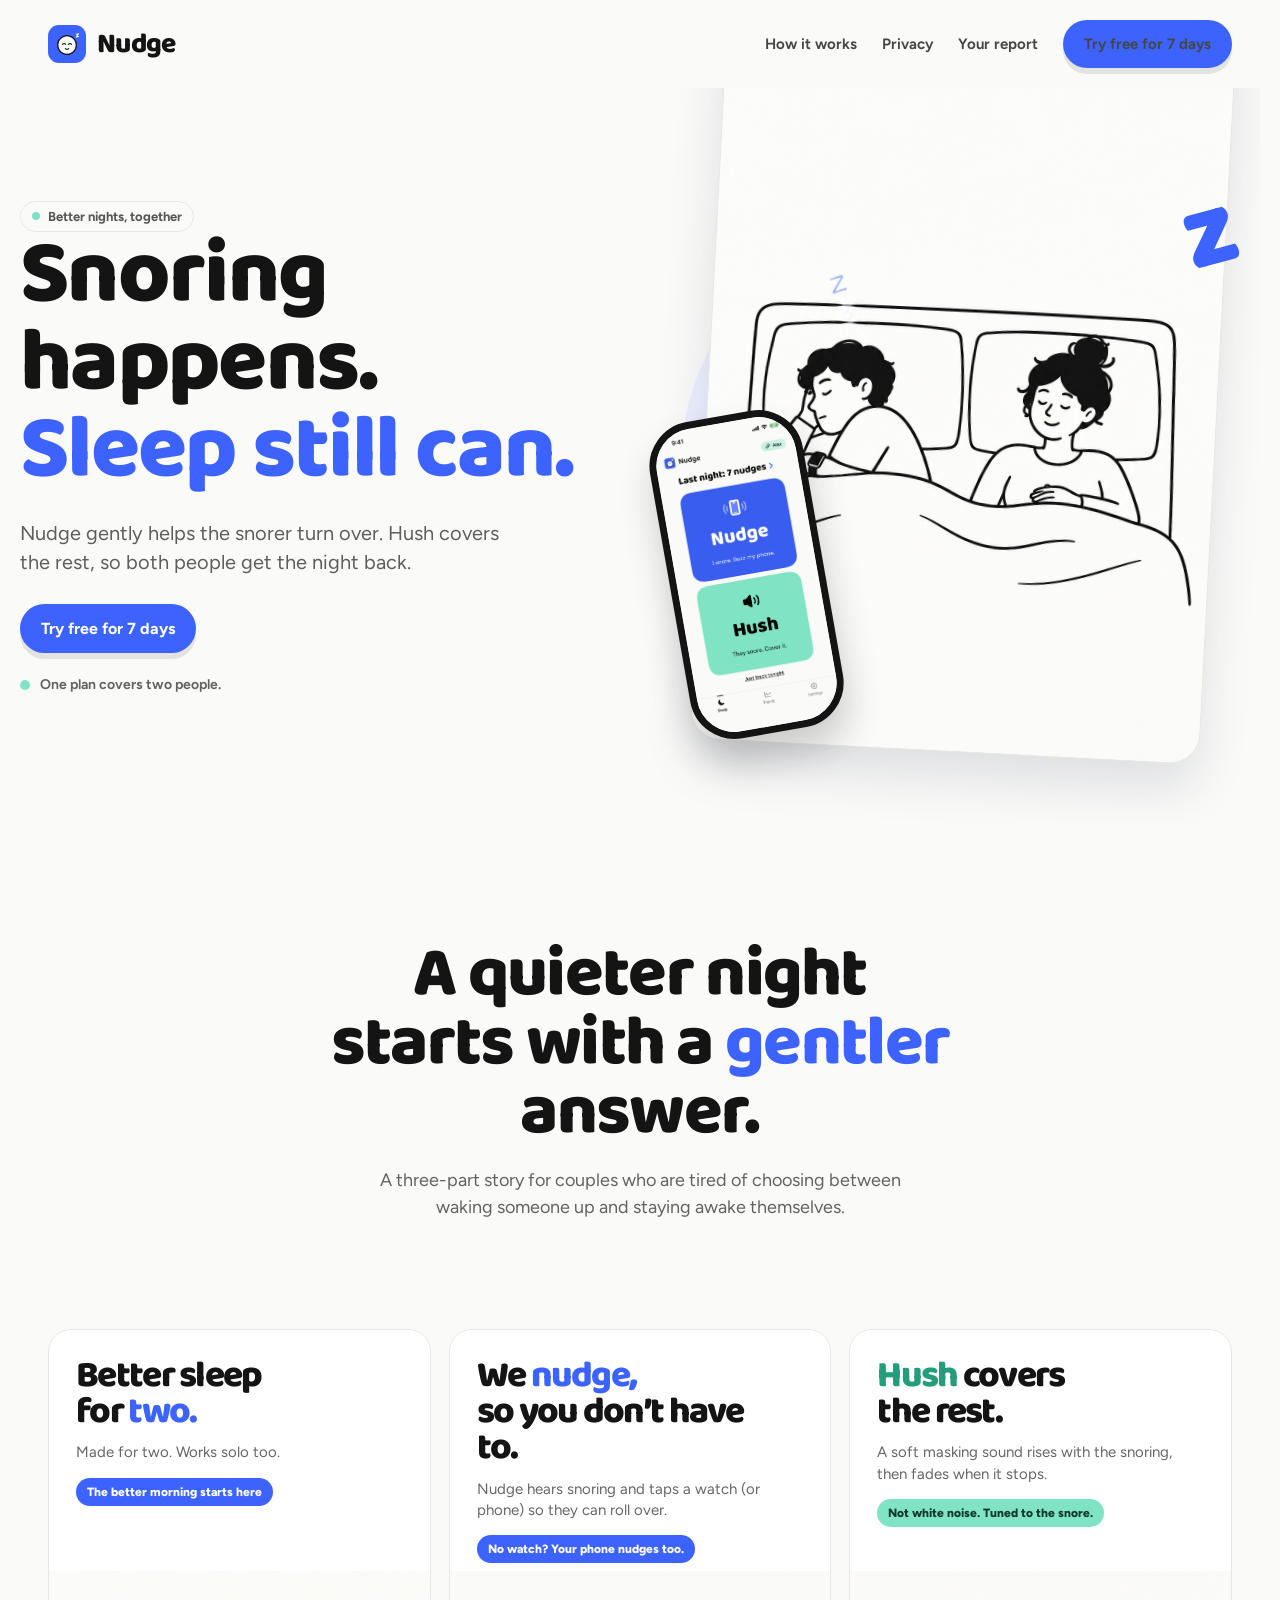
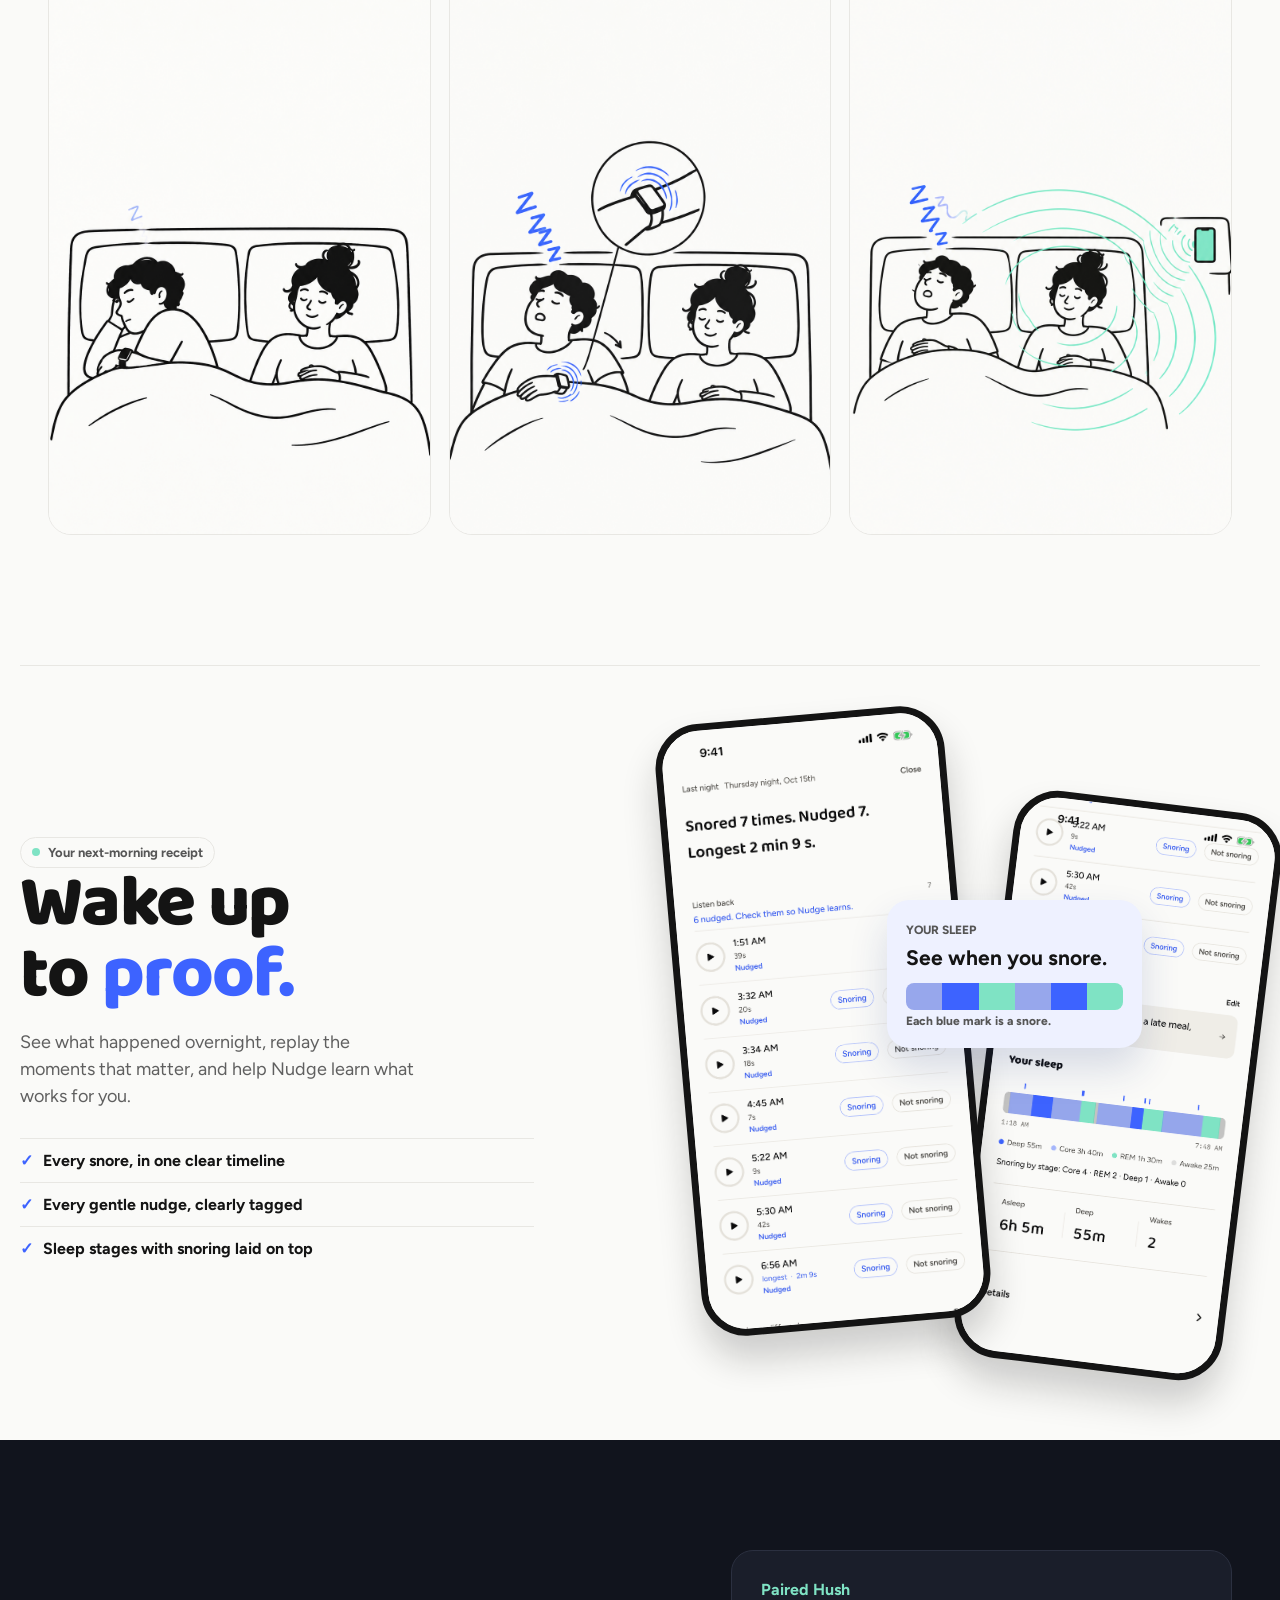
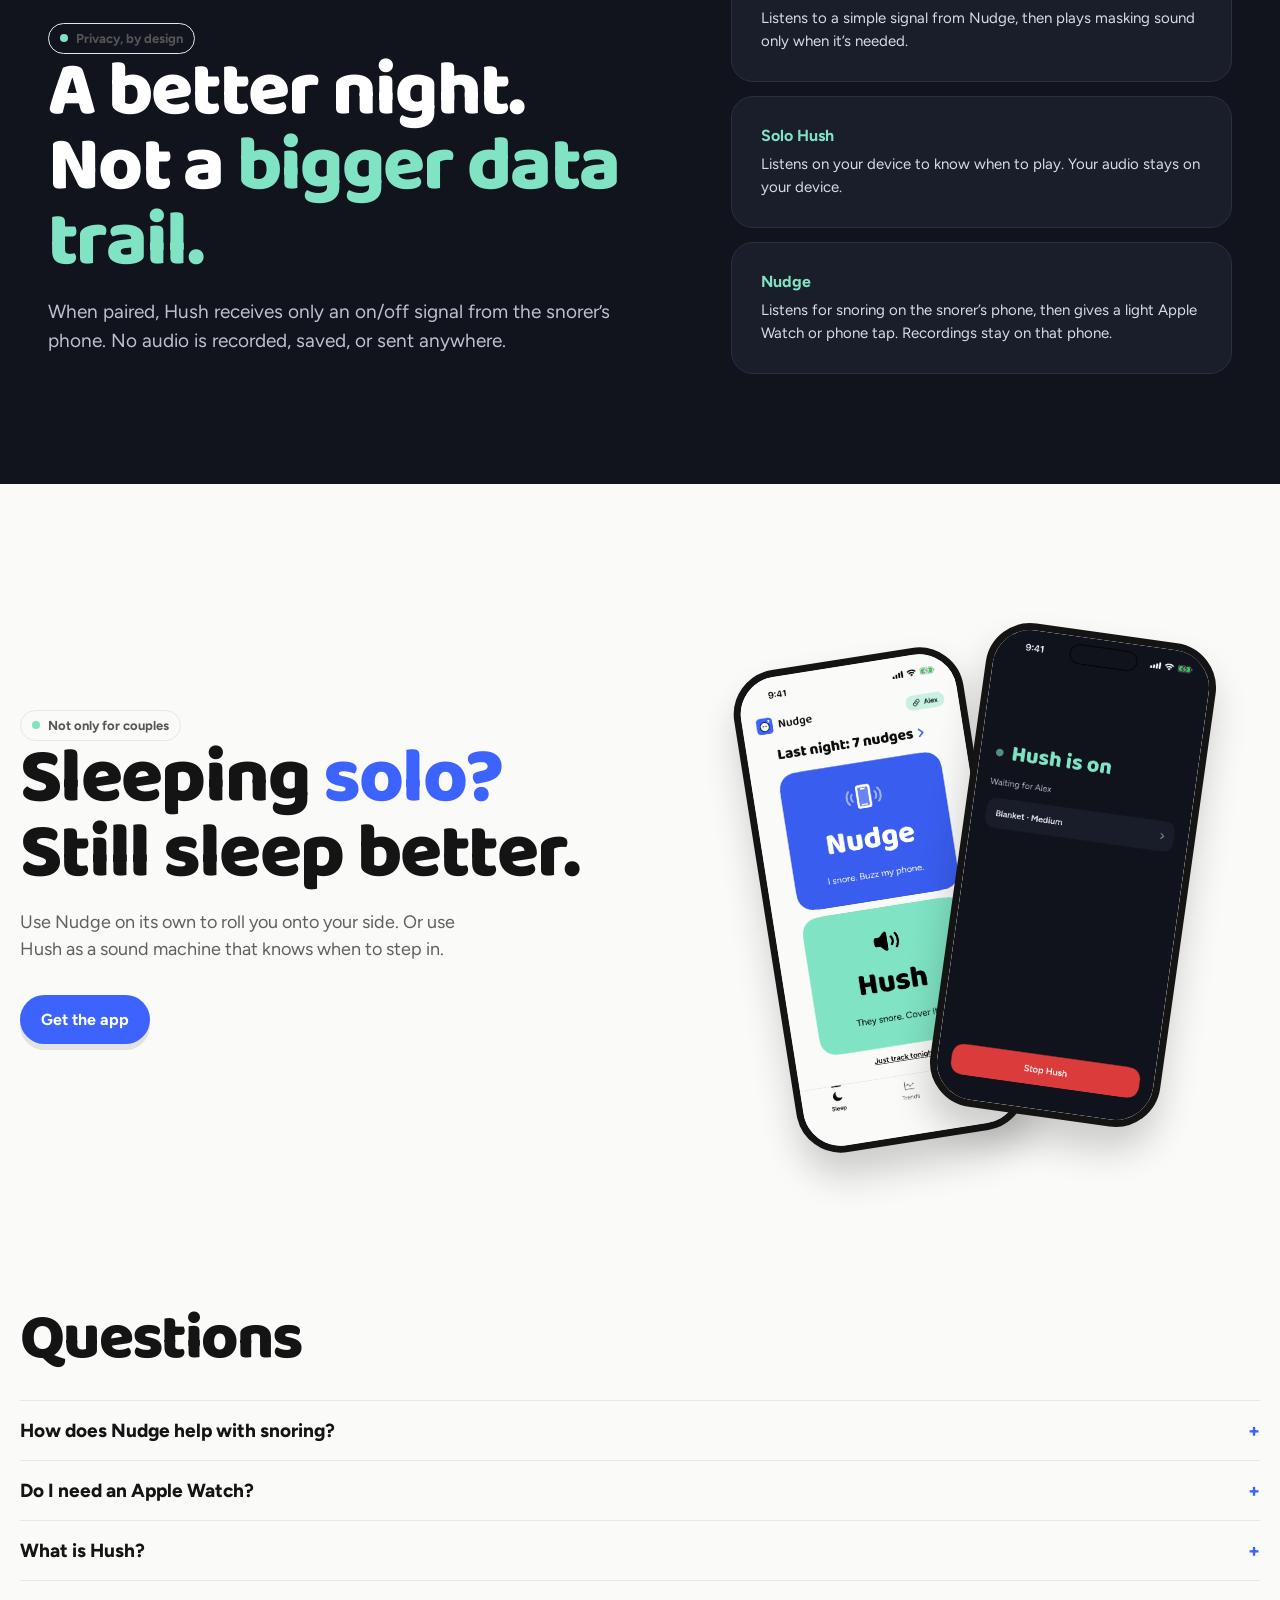
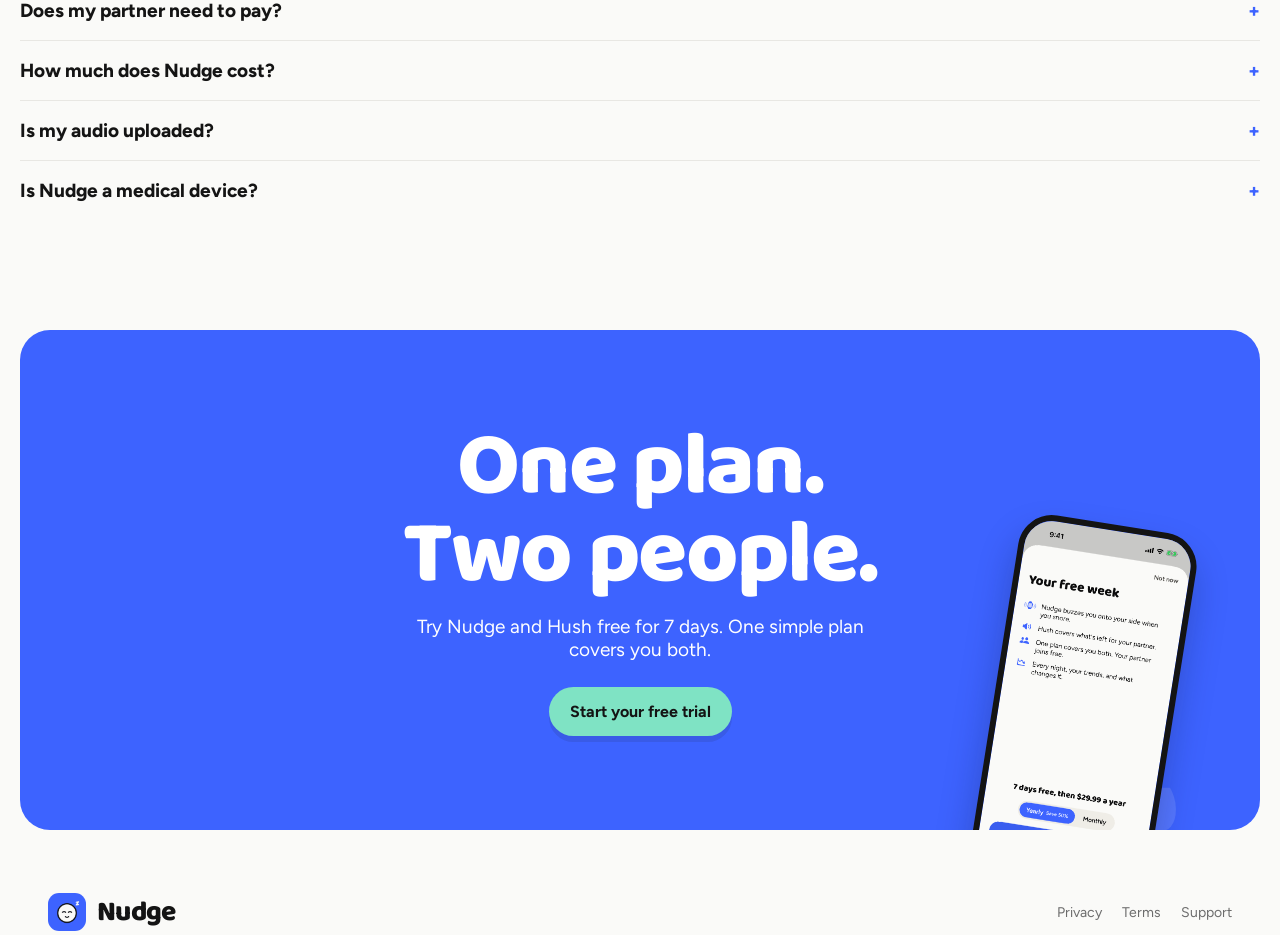
==== commit d13c16f0: "SEO: titles, descriptions, social cards, App Store banner, structured data, FAQ; cookieless PostHog " ====
--- a/index.html
+++ b/index.html
@@ -2,17 +2,8 @@
 <html lang="en">
   <head>
     <meta charset="utf-8" />
+<script>if(location.hostname.endsWith("github.io"))location.replace("https://nudgeforsleep.com"+location.pathname.replace(/^\/nudge/,"")+location.search+location.hash)</script>
     <meta name="viewport" content="width=device-width, initial-scale=1" />
-    <meta name="description" content="Nudge gently taps the snorer onto their side, and Hush covers the rest for the person beside them. Better sleep for two. Free for 7 days." />
-    <title>Nudge: Better sleep for two</title>
-    <link rel="canonical" href="https://onceuponafofana.github.io/nudge/" />
-    <meta property="og:title" content="Nudge: Better sleep for two" />
-    <meta property="og:description" content="We nudge, so you don't have to. Nudge stops the snoring, Hush covers the rest." />
-    <meta property="og:type" content="website" />
-    <meta property="og:url" content="https://onceuponafofana.github.io/nudge/" />
-    <meta property="og:image" content="https://onceuponafofana.github.io/nudge/assets/story-result.png" />
-    <meta name="theme-color" content="#FAFAF8" />
-    <link rel="icon" href="assets/icon.png" />
     <style>
       @font-face { font-family: Baloo; src: url("assets/Baloo2.ttf") format("truetype"); font-weight: 800; }
       @font-face { font-family: Figtree; src: url("assets/Figtree.ttf") format("truetype"); font-weight: 100 900; }
@@ -81,9 +72,50 @@
       .solo-phones { min-height:535px; position:relative; }.solo-phones .one { width:232px; position:absolute; left:16%; bottom:0; transform:rotate(-9deg); }.solo-phones .two { width:232px; position:absolute; right:12%; bottom:25px; transform:rotate(8deg); }
       .closing { position:relative; overflow:hidden; margin-bottom:60px; padding:94px 48px; border-radius:30px; color:#fff; background:var(--blue); text-align:center; }.closing::after { content:"Z"; position:absolute; right:6%; bottom:-33%; color:rgba(255,255,255,.12); font:800 310px Baloo, sans-serif; }.closing h2 { position:relative; z-index:1; font-size:clamp(54px,7vw,92px); }.closing p { position:relative; z-index:1; margin:15px auto 26px; max-width:480px; font-size:19px; }.closing .button { position:relative; z-index:1; color:var(--ink); background:var(--mint); }.closing-phone { position:absolute; z-index:2; right:7%; bottom:-70px; width:180px; overflow:hidden; border:6px solid var(--ink); border-radius:34px; box-shadow:0 20px 35px rgba(11,22,61,.27); transform:rotate(9deg); }.closing-phone img { display:block; width:100%; }
       footer { display:flex; align-items:center; justify-content:space-between; padding:0 0 35px; color:#6c6c6c; font-size:14px; }.footer-links { display:flex; gap:20px; }.footer-links a { color:inherit; text-decoration:none; }
+      .faq { padding:40px 0 110px; }
+      .faq h2 { font-size:clamp(42px,5vw,70px); margin-bottom:28px; }
+      .faq details { border-top:1px solid var(--line); padding:18px 0; }
+      .faq summary { cursor:pointer; font-size:19px; font-weight:750; list-style:none; }
+      .faq summary::-webkit-details-marker { display:none; }
+      .faq summary::after { content:"+"; float:right; color:var(--blue); font-weight:800; }
+      .faq details[open] summary::after { content:"\2212"; }
+      .faq p { margin:10px 0 0; max-width:760px; color:#5f5f5f; font-size:17px; line-height:1.5; }
       @media (max-width:800px) { .shell { padding:0 20px; }.topbar { min-height:70px; }.topbar nav a:not(.button) { display:none; }.hero { grid-template-columns:1fr; min-height:auto; padding:45px 0 68px; }.hero-art { height:490px; }.hero-phone { width:122px; }.statement { padding:74px 0 55px; }.story-grid { grid-template-columns:1fr; padding-bottom:74px; }.story { min-height:560px; }.proof,.solo,.privacy-grid { grid-template-columns:1fr; gap:42px; }.proof { padding:76px 0; }.report-stack { min-height:490px; }.report-stack .back { width:230px; }.report-stack .front { width:250px; }.report-stack .sleep-card { width:220px; right:8%; }.privacy { margin:0 -20px; padding:75px 20px; }.solo { padding:80px 0; }.solo-phones { min-height:440px; }.solo-phones .one,.solo-phones .two { width:184px; }.closing { margin-bottom:38px; padding:68px 20px; }.closing-phone { display:none; }.topbar .button { padding:11px 15px; font-size:14px; } }
     </style>
-  </head>
+  <!-- seo:start -->
+<title>Nudge: Snoring App for Couples | Snore Tracker for Apple Watch</title>
+<meta name="description" content="Nudge hears snoring and taps the snorer onto their side with Apple Watch or iPhone, while Hush covers the rest for the person beside them. One plan for two. Free for 7 days." />
+<link rel="canonical" href="https://nudgeforsleep.com/" />
+<meta name="robots" content="index, follow" />
+<meta name="apple-itunes-app" content="app-id=6801367643" />
+<link rel="icon" href="assets/icon.png" />
+<link rel="apple-touch-icon" href="assets/icon.png" />
+<meta property="og:site_name" content="Nudge" />
+<meta property="og:title" content="Nudge: Snoring App for Couples | Snore Tracker for Apple Watch" />
+<meta property="og:description" content="Nudge hears snoring and taps the snorer onto their side with Apple Watch or iPhone, while Hush covers the rest for the person beside them. One plan for two. Free for 7 days." />
+<meta property="og:type" content="website" />
+<meta property="og:url" content="https://nudgeforsleep.com/" />
+<meta property="og:image" content="https://nudgeforsleep.com/assets/story-result.png" />
+<meta name="twitter:card" content="summary_large_image" />
+<meta name="twitter:title" content="Nudge: Snoring App for Couples | Snore Tracker for Apple Watch" />
+<meta name="twitter:description" content="Nudge hears snoring and taps the snorer onto their side with Apple Watch or iPhone, while Hush covers the rest for the person beside them. One plan for two. Free for 7 days." />
+<meta name="twitter:image" content="https://nudgeforsleep.com/assets/story-result.png" />
+<script type="application/ld+json">{"@context": "https://schema.org", "@type": "MobileApplication", "name": "Nudge: Snore Tracker", "operatingSystem": "iOS, watchOS", "applicationCategory": "HealthApplication", "url": "https://nudgeforsleep.com/", "downloadUrl": "https://apps.apple.com/app/id6801367643", "installUrl": "https://apps.apple.com/app/id6801367643", "image": "https://nudgeforsleep.com/assets/icon.png", "description": "Nudge hears snoring and taps the snorer onto their side with Apple Watch or iPhone, while Hush covers the rest for the person beside them. One plan for two. Free for 7 days.", "offers": {"@type": "Offer", "price": "0", "priceCurrency": "USD", "description": "Free for 7 days, then $29.99 a year or $4.99 a month for two people."}, "publisher": {"@type": "Organization", "name": "Nudge", "url": "https://nudgeforsleep.com/", "email": "support@nudgeforsleep.com", "logo": "https://nudgeforsleep.com/assets/icon.png"}}</script>
+<script type="application/ld+json">{"@context": "https://schema.org", "@type": "WebSite", "name": "Nudge", "url": "https://nudgeforsleep.com/"}</script>
+<script type="application/ld+json">{"@context": "https://schema.org", "@type": "FAQPage", "mainEntity": [{"@type": "Question", "name": "How does Nudge help with snoring?", "acceptedAnswer": {"@type": "Answer", "text": "Nudge listens for snoring through your iPhone. When it hears it, your Apple Watch (or your phone) gives a light tap, enough to roll you onto your side without waking you. Most people snore far less on their side."}}, {"@type": "Question", "name": "Do I need an Apple Watch?", "acceptedAnswer": {"@type": "Answer", "text": "No. The watch works best, but without one your iPhone gives the nudge instead. Keep it on the mattress or in a pocket so you can feel it."}}, {"@type": "Question", "name": "What is Hush?", "acceptedAnswer": {"@type": "Answer", "text": "Hush plays a soft masking sound on your partner's phone that rises when snoring starts and fades when it stops. It is tuned to cover snoring, not generic white noise."}}, {"@type": "Question", "name": "Does my partner need to pay?", "acceptedAnswer": {"@type": "Answer", "text": "No. One plan covers you both. Your partner joins free with an invite code."}}, {"@type": "Question", "name": "How much does Nudge cost?", "acceptedAnswer": {"@type": "Answer", "text": "Nudge is free for 7 days, then $29.99 a year or $4.99 a month, for both of you."}}, {"@type": "Question", "name": "Is my audio uploaded?", "acceptedAnswer": {"@type": "Answer", "text": "No. Recordings stay on your phone. Paired phones only share on and off signals, never audio, and there is no account."}}, {"@type": "Question", "name": "Is Nudge a medical device?", "acceptedAnswer": {"@type": "Answer", "text": "No. Nudge does not diagnose sleep apnea. If you snore loudly most nights, or someone has noticed pauses in your breathing, talk to a doctor."}}]}</script>
+<script>
+!function(t,e){var o,n,p,r;e.__SV||(window.posthog=e,e._i=[],e.init=function(i,s,a){function g(t,e){var o=e.split(".");2==o.length&&(t=t[o[0]],e=o[1]),t[e]=function(){t.push([e].concat(Array.prototype.slice.call(arguments,0)))}}(p=t.createElement("script")).type="text/javascript",p.crossOrigin="anonymous",p.async=!0,p.src=s.api_host.replace(".i.posthog.com","-assets.i.posthog.com")+"/static/array.js",(r=t.getElementsByTagName("script")[0]).parentNode.insertBefore(p,r);var u=e;for(void 0!==a?u=e[a]=[]:a="posthog",u.people=u.people||[],u.toString=function(t){var e="posthog";return"posthog"!==a&&(e+="."+a),t||(e+=" (stub)"),e},u.people.toString=function(){return u.toString(1)+".people (stub)"},o="init capture register register_once unregister opt_out_capturing has_opted_out_capturing opt_in_capturing reset".split(" "),n=0;n<o.length;n++)g(u,o[n]);e._i.push([i,s,a])},e.__SV=1)}(document,window.posthog||[]);
+if (!location.hostname.endsWith("github.io")) {
+  posthog.init('phc_BzNkBLGnKegGDUaazmrknVLHCsNx7eCQDmVS86QN9ruP', {api_host:'https://us.i.posthog.com', persistence:'memory', person_profiles:'identified_only', autocapture:false, capture_pageview:true, capture_pageleave:true});
+  document.addEventListener('click', function (e) {
+    var a = e.target.closest && e.target.closest('a[href*="apps.apple.com"]');
+    if (a) posthog.capture('app_store_click', {label: a.textContent.trim(), page: location.pathname});
+  });
+}
+</script>
+<!-- seo:end -->
+<meta name="theme-color" content="#FAFAF8" />
+</head>
   <body>
     <header class="shell topbar">
       <a class="brand" href="#top"><img src="assets/icon.png" alt="Nudge app icon" />Nudge</a>
@@ -103,8 +135,9 @@
       <section id="proof" class="shell proof"><div><span class="eyebrow"><i></i> Your next-morning receipt</span><h2>Wake up<br />to <span>proof.</span></h2><p>See what happened overnight, replay the moments that matter, and help Nudge learn what works for you.</p><ul class="proof-points"><li>Every snore, in one clear timeline</li><li>Every gentle nudge, clearly tagged</li><li>Sleep stages with snoring laid on top</li></ul></div><div class="report-stack"><div class="phone back"><img src="assets/report-sleep.png" alt="Sleep stage report" /></div><div class="phone front"><img src="assets/report-top.png" alt="Snore report showing nudged events" /></div><div class="sleep-card"><small>YOUR SLEEP</small><strong>See when you snore.</strong><div class="bars"><i></i><i></i><i></i><i></i><i></i><i></i></div><small>Each blue mark is a snore.</small></div></div></section>
       <section id="privacy" class="privacy"><div class="shell privacy-grid"><div><span class="eyebrow"><i></i> Privacy, by design</span><h2>A better night.<br />Not a <span>bigger data trail.</span></h2><p>When paired, Hush receives only an on/off signal from the snorer’s phone. No audio is recorded, saved, or sent anywhere.</p></div><div><div class="privacy-card"><b>Paired Hush</b><p>Listens to a simple signal from Nudge, then plays masking sound only when it’s needed.</p></div><div class="privacy-card"><b>Solo Hush</b><p>Listens on your device to know when to play. Your audio stays on your device.</p></div><div class="privacy-card"><b>Nudge</b><p>Listens for snoring on the snorer’s phone, then gives a light Apple Watch or phone tap. Recordings stay on that phone.</p></div></div></div></section>
       <section class="shell solo"><div><span class="eyebrow"><i></i> Not only for couples</span><h2>Sleeping <span>solo?</span><br />Still sleep better.</h2><p>Use Nudge on its own to roll you onto your side. Or use Hush as a sound machine that knows when to step in.</p><a class="button" href="https://apps.apple.com/app/id6801367643">Get the app</a></div><div class="solo-phones"><div class="phone one"><img src="assets/home.png" alt="Nudge home screen" /></div><div class="phone two"><img src="assets/hush.png" alt="Hush active screen" /></div></div></section>
+      <!-- faq:start --><section id="faq" class="shell faq"><h2>Questions</h2><details><summary>How does Nudge help with snoring?</summary><p>Nudge listens for snoring through your iPhone. When it hears it, your Apple Watch (or your phone) gives a light tap, enough to roll you onto your side without waking you. Most people snore far less on their side.</p></details><details><summary>Do I need an Apple Watch?</summary><p>No. The watch works best, but without one your iPhone gives the nudge instead. Keep it on the mattress or in a pocket so you can feel it.</p></details><details><summary>What is Hush?</summary><p>Hush plays a soft masking sound on your partner's phone that rises when snoring starts and fades when it stops. It is tuned to cover snoring, not generic white noise.</p></details><details><summary>Does my partner need to pay?</summary><p>No. One plan covers you both. Your partner joins free with an invite code.</p></details><details><summary>How much does Nudge cost?</summary><p>Nudge is free for 7 days, then $29.99 a year or $4.99 a month, for both of you.</p></details><details><summary>Is my audio uploaded?</summary><p>No. Recordings stay on your phone. Paired phones only share on and off signals, never audio, and there is no account.</p></details><details><summary>Is Nudge a medical device?</summary><p>No. Nudge does not diagnose sleep apnea. If you snore loudly most nights, or someone has noticed pauses in your breathing, talk to a doctor.</p></details></section><!-- faq:end -->
       <section id="try" class="shell closing"><div class="closing-phone"><img src="assets/paywall.png" alt="Nudge seven-day free trial screen" /></div><h2>One plan.<br />Two people.</h2><p>Try Nudge and Hush free for 7 days. One simple plan covers you both.</p><a class="button" href="https://apps.apple.com/app/id6801367643">Start your free trial</a></section>
     </main>
-    <footer class="shell"><a class="brand" href="#top"><img src="assets/icon.png" alt="" />Nudge</a><div class="footer-links"><a href="privacy.html">Privacy</a><a href="terms.html">Terms</a><a href="mailto:onceuponafofana@gmail.com">Support</a></div></footer>
+    <footer class="shell"><a class="brand" href="#top"><img src="assets/icon.png" alt="" />Nudge</a><div class="footer-links"><a href="privacy.html">Privacy</a><a href="terms.html">Terms</a><a href="support.html">Support</a></div></footer>
   </body>
 </html>
